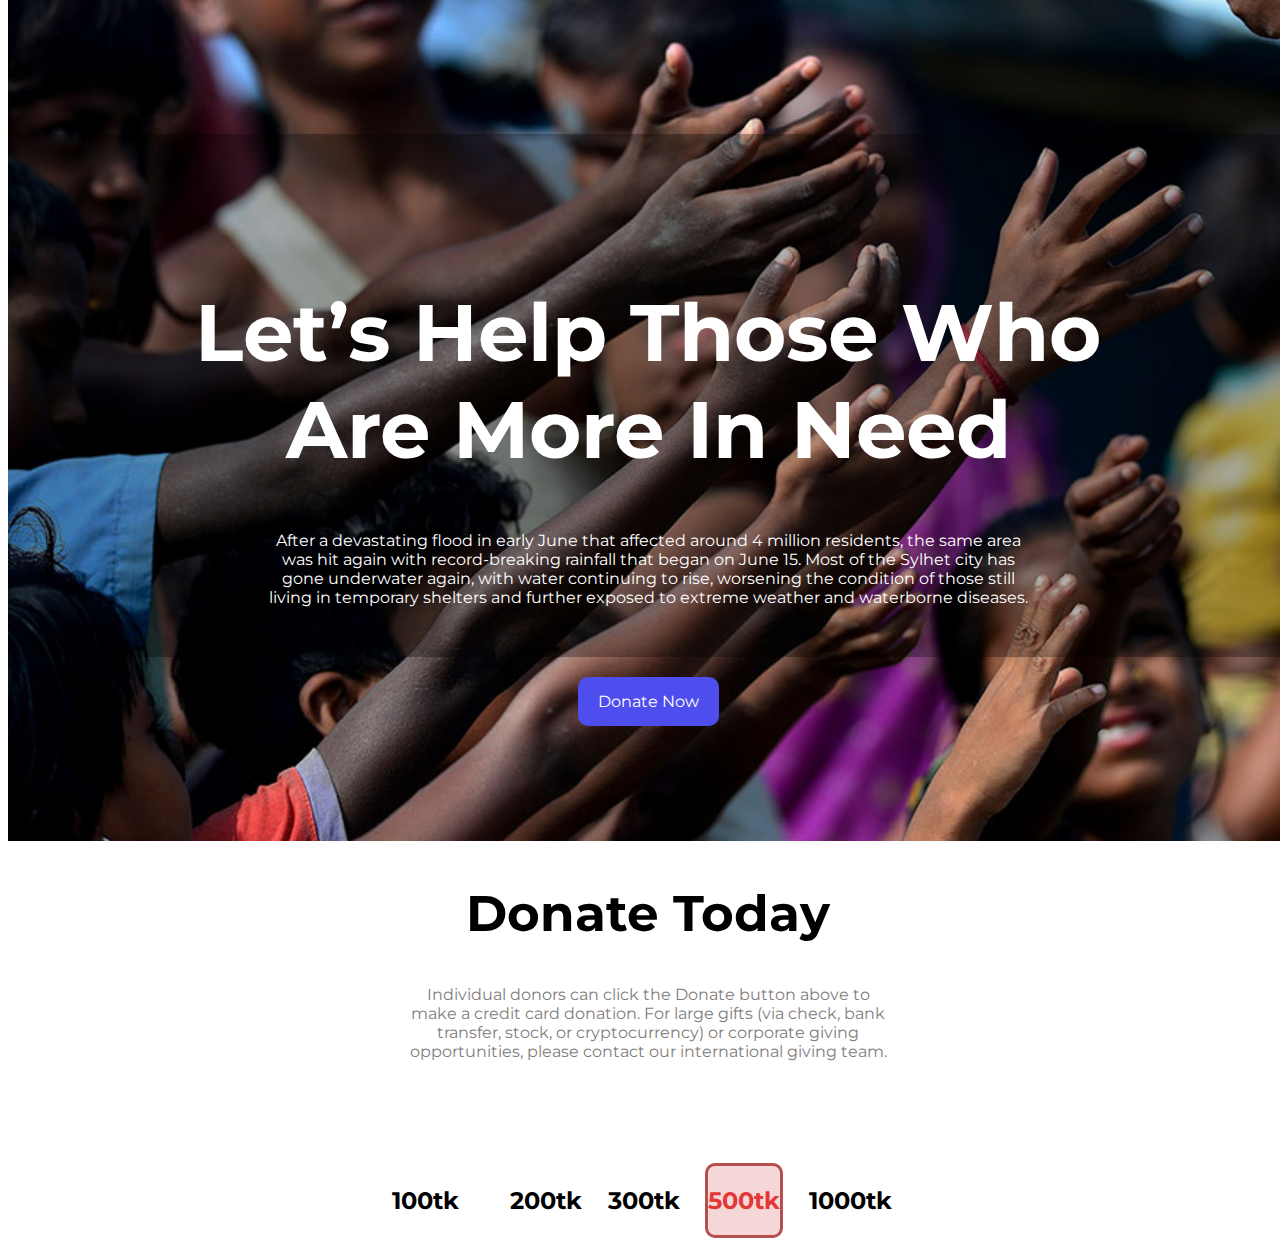
==== index.html @ 95050417 "third-comit" ====
<!DOCTYPE html>
<html lang="en">
  <head>
    <meta charset="UTF-8" />
    <meta http-equiv="X-UA-Compatible" content="IE=edge" />
    <meta name="viewport" content="width=device-width, initial-scale=1.0" />
    <title>Help For Cause</title>
    <link rel="preconnect" href="https://fonts.googleapis.com" />
    <link rel="preconnect" href="https://fonts.gstatic.com" crossorigin />
    <link
      href="https://fonts.googleapis.com/css2?family=Montserrat:wght@700&display=swap"
      rel="stylesheet"
    />
    <link rel="stylesheet" href="style.css" />
  </head>
  <body>
    <section class="front-portion">
      <div class="background">
        <h1 class="heading">Let’s Help Those Who Are More In Need</h1>
        <p class="front-paragraph">
          After a devastating flood in early June that affected around 4 million
          residents, the same area was hit again with record-breaking rainfall
          that began on June 15. Most of the Sylhet city has gone underwater
          again, with water continuing to rise, worsening the condition of those
          still living in temporary shelters and further exposed to extreme
          weather and waterborne diseases.
        </p>
      </div>
      <br />
      <a
        class="donate"
        href="https://bidyanondo.org/donation-clarification"
        target="_blank"
        rel="noopener noreferrer"
        >Donate Now</a
      >
    </section>
    <section class="second-portion">
        <div class="padding">
            <h2 class="heading2">Donate Today</h2>
        <p class="second-p">Individual donors can click the Donate button above to make a credit card donation. For large gifts (via check, bank transfer, stock, or cryptocurrency) or corporate giving opportunities, please contact our international giving team.</p>
        </div>
        <div class="container">
            <div class="amount">
                <h2>100tk</h2>
            </div>
            <br>
            <div class="amount">
                <h2>200tk</h2>
            </div>
            <div class="amount">
                <h2>300tk</h2>
            </div>
            <div class="select">
                <h2>500tk</h2>
            </div>
            <div class="amount">
                <h2>1000tk</h2>
            </div>
        </div>
    </section>
   
  </body>
</html>
---- style.css ----
body {
  font-family: "Montserrat", sans-serif;
  margin-top: 0;
  width: 100%;
  height: 100%;
}
.front-portion {
  background-image: url(images/donation13.jpg);
  margin: 0;
  text-align: center;
  background-size: cover;
  background-repeat: no-repeat;
  color: white;
  width: 100%;
  margin-left: 0;
  /* padding-left: 5%;
  padding-right: 5%; */
  padding-bottom: 130px;
  padding-top: 80px;
}
.background {
  background-color: rgb(0, 0, 0, 0.3);
}
.heading {
    padding-left: 10%;
  padding-right: 10%;
  font-size: 80px;
  padding-top: 150px;
  padding-bottom: 0;
  /* background-color: rgb(0,0,0,0.2); */
}
.front-paragraph {
    padding-left: 10%;
  padding-right: 10%;
  font-size: 16px;
  padding-top: 0;
  padding-bottom: 50px;
  padding-left: 20%;
  padding-right: 20%;
  /* background-color: rgb(0,0,0,0.2); */
}
.donate {
  text-decoration: none;
  background-color: rgb(78, 78, 238);
  color: white;
  padding: 15px 20px;
  border-radius: 10px;
  /* margin-bottom: 10%; */
}
.second-portion{
    text-align: center;
}
.heading2{
    font-size: 50px;
    padding-bottom:0 ;
    
}
.padding{
    padding-left: 400px;
    padding-right: 400px;
}
.second-p{
    font-size: 16px;
    color: rgb(127, 125, 125);
}
.second-portion .container{
  display: flex;
  justify-content: space-between;
  align-items: center;
  padding-left: 20%;
  padding-right: 20%;
  width: 500px;
  height: 100px;
  border-radius: 20px;
  margin-left: 10%;
  margin-right: 10%;
  margin-top: 7%;
  margin-bottom: 0;
}
.select{
    background-color: rgb(246, 215, 215);
    border-style: solid;
    border-color: rgb(182, 79, 79);
    
    border-radius: 10px;
    color: rgb(226, 55, 55);
}
.container .amount{
   
 
  color: black;
}
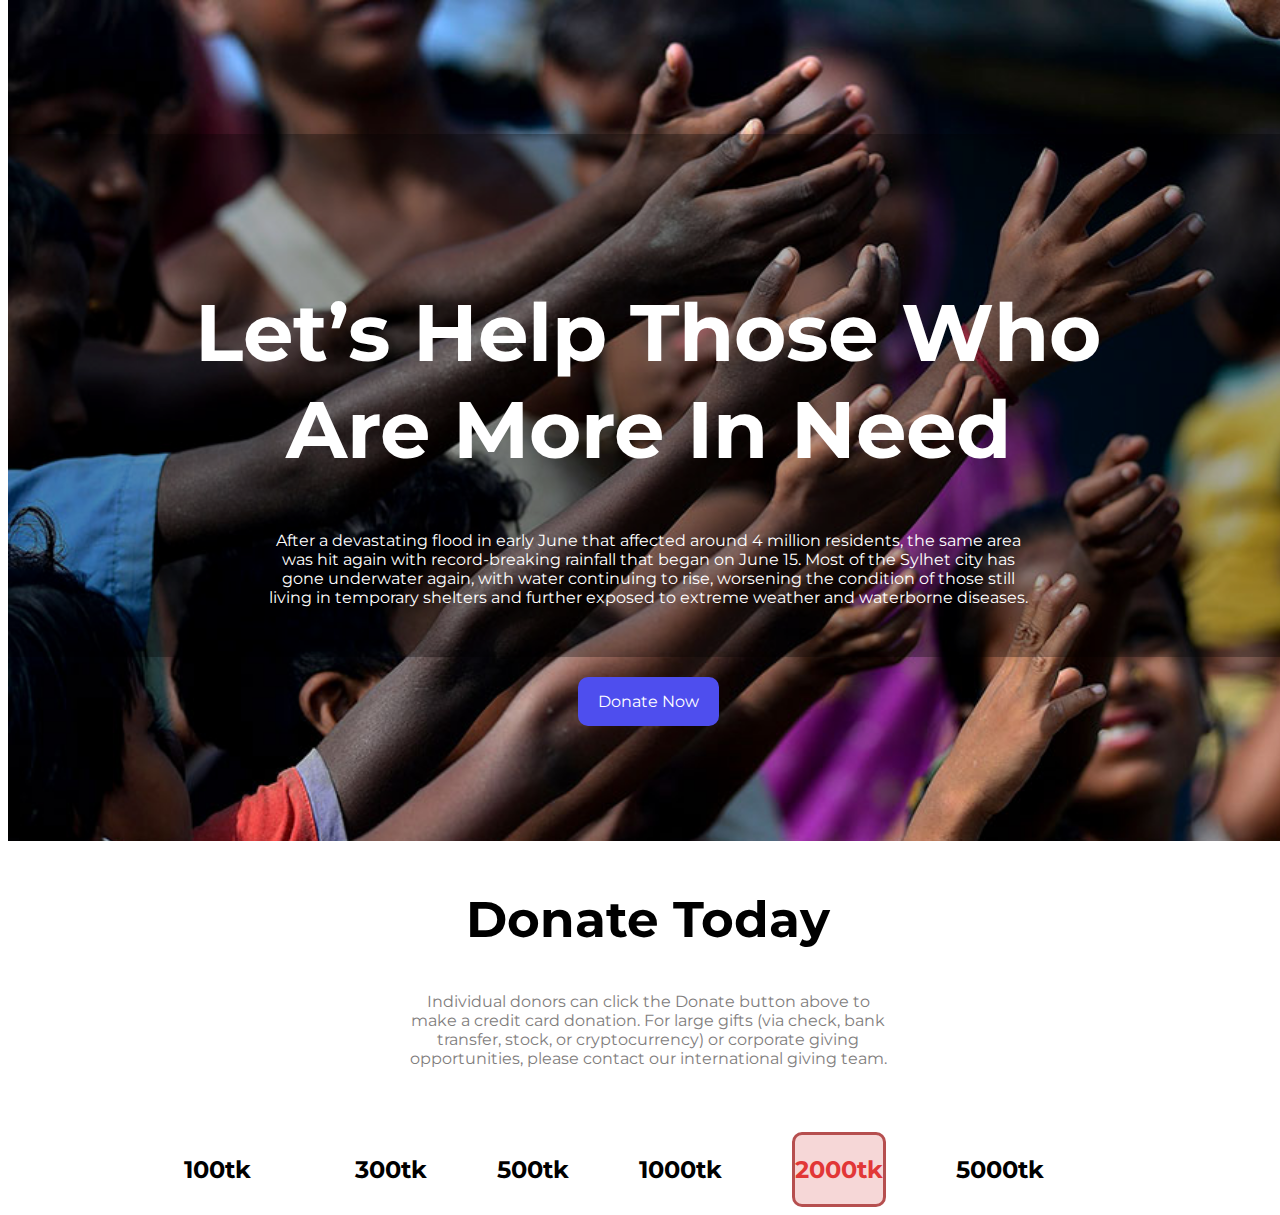
==== commit 52d904ab: "fourth-commit" ====
--- a/index.html
+++ b/index.html
@@ -45,17 +45,22 @@
                 <h2>100tk</h2>
             </div>
             <br>
-            <div class="amount">
-                <h2>200tk</h2>
-            </div>
+            
             <div class="amount">
                 <h2>300tk</h2>
             </div>
-            <div class="select">
+            
+            <div class="amount">
                 <h2>500tk</h2>
             </div>
             <div class="amount">
                 <h2>1000tk</h2>
+            </div>
+            <div class="select">
+                <h2>2000tk</h2>
+            </div>
+            <div class="amount">
+                <h2>5000tk</h2>
             </div>
         </div>
     </section>
--- a/style.css
+++ b/style.css
@@ -22,7 +22,7 @@
   background-color: rgb(0, 0, 0, 0.3);
 }
 .heading {
-    padding-left: 10%;
+  padding-left: 10%;
   padding-right: 10%;
   font-size: 80px;
   padding-top: 150px;
@@ -30,7 +30,7 @@
   /* background-color: rgb(0,0,0,0.2); */
 }
 .front-paragraph {
-    padding-left: 10%;
+  padding-left: 10%;
   padding-right: 10%;
   font-size: 16px;
   padding-top: 0;
@@ -47,46 +47,48 @@
   border-radius: 10px;
   /* margin-bottom: 10%; */
 }
-.second-portion{
-    text-align: center;
+.second-portion {
+  text-align: center;
 }
-.heading2{
-    font-size: 50px;
-    padding-bottom:0 ;
-    
+.heading2 {
+  margin-top: 10%;
+  font-size: 50px;
+  padding-bottom: 0;
 }
-.padding{
-    padding-left: 400px;
-    padding-right: 400px;
+.padding {
+  padding-left: 400px;
+  padding-right: 400px;
 }
-.second-p{
-    font-size: 16px;
-    color: rgb(127, 125, 125);
+.second-p {
+  font-size: 16px;
+  color: rgb(127, 125, 125);
 }
-.second-portion .container{
+.container {
   display: flex;
   justify-content: space-between;
   align-items: center;
-  padding-left: 20%;
-  padding-right: 20%;
-  width: 500px;
-  height: 100px;
+  padding-left: 30px;
+  padding-right: 30px;
+  /* width: 500px;
+  height: 100px; */
+  width: 70%;
   border-radius: 20px;
   margin-left: 10%;
   margin-right: 10%;
-  margin-top: 7%;
-  margin-bottom: 0;
+  margin-top: 5%;
+  margin-bottom: 5%%;
 }
-.select{
-    background-color: rgb(246, 215, 215);
-    border-style: solid;
-    border-color: rgb(182, 79, 79);
-    
-    border-radius: 10px;
-    color: rgb(226, 55, 55);
+.select {
+  background-color: rgb(246, 215, 215);
+  border-style: solid;
+  border-color: rgb(182, 79, 79);
+  border-radius: 10px;
+  color: rgb(226, 55, 55);
+  margin-left: 2%;
+  margin-right: 2%;
 }
-.container .amount{
-   
- 
+.container .amount {
   color: black;
+  margin-left: 2%;
+  margin-right: 2%;
 }
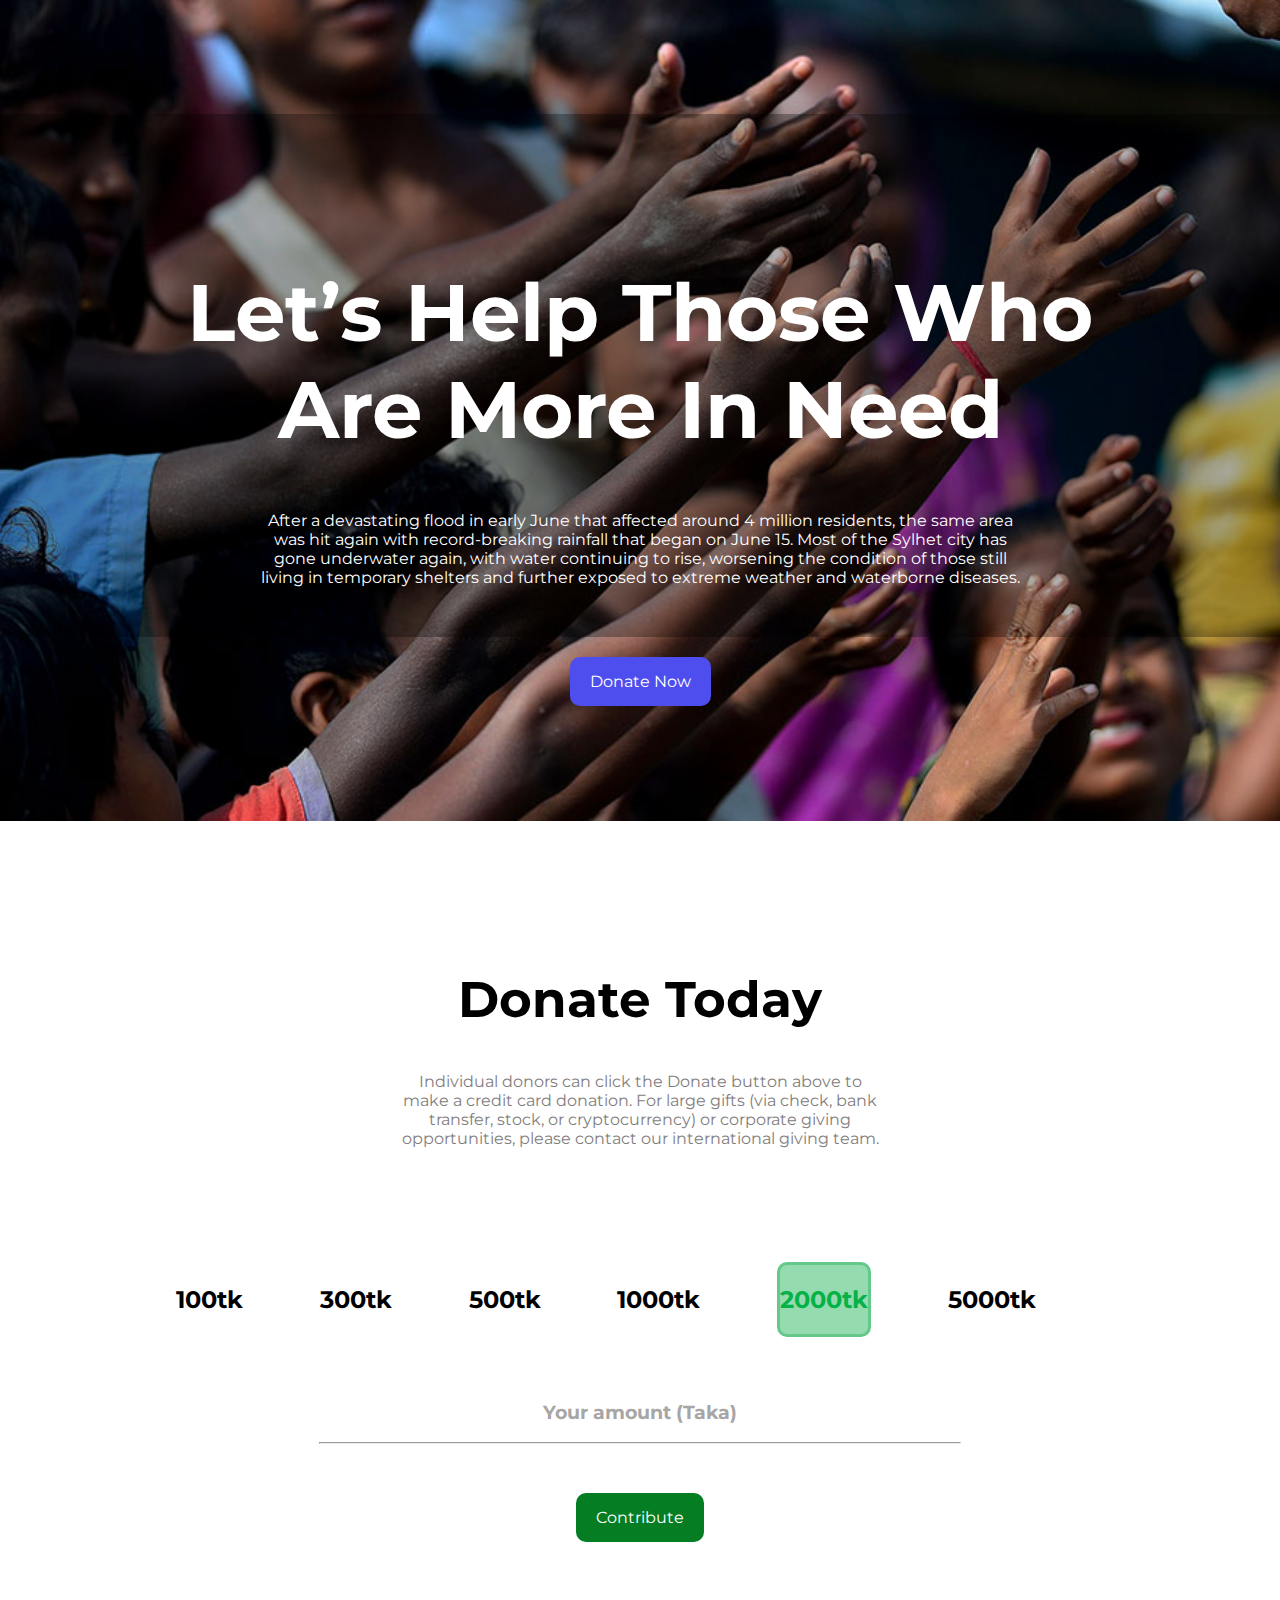
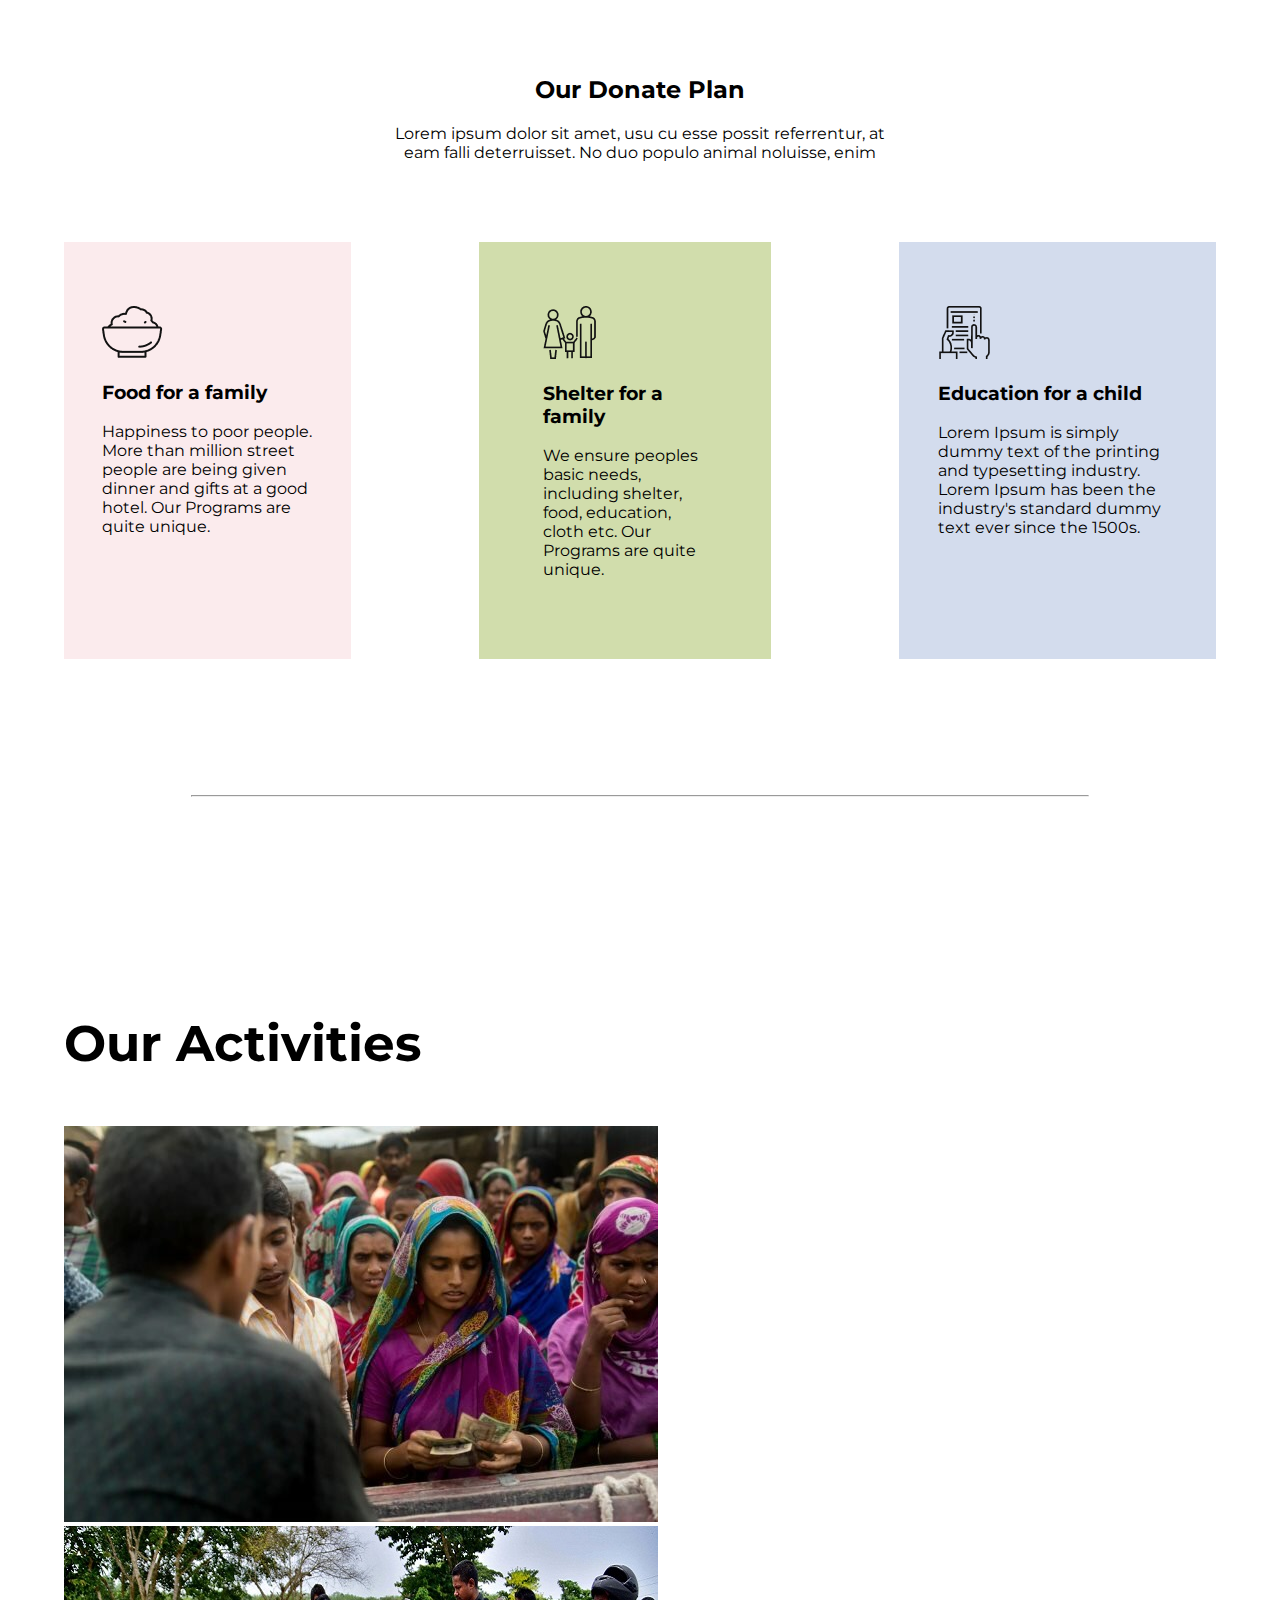
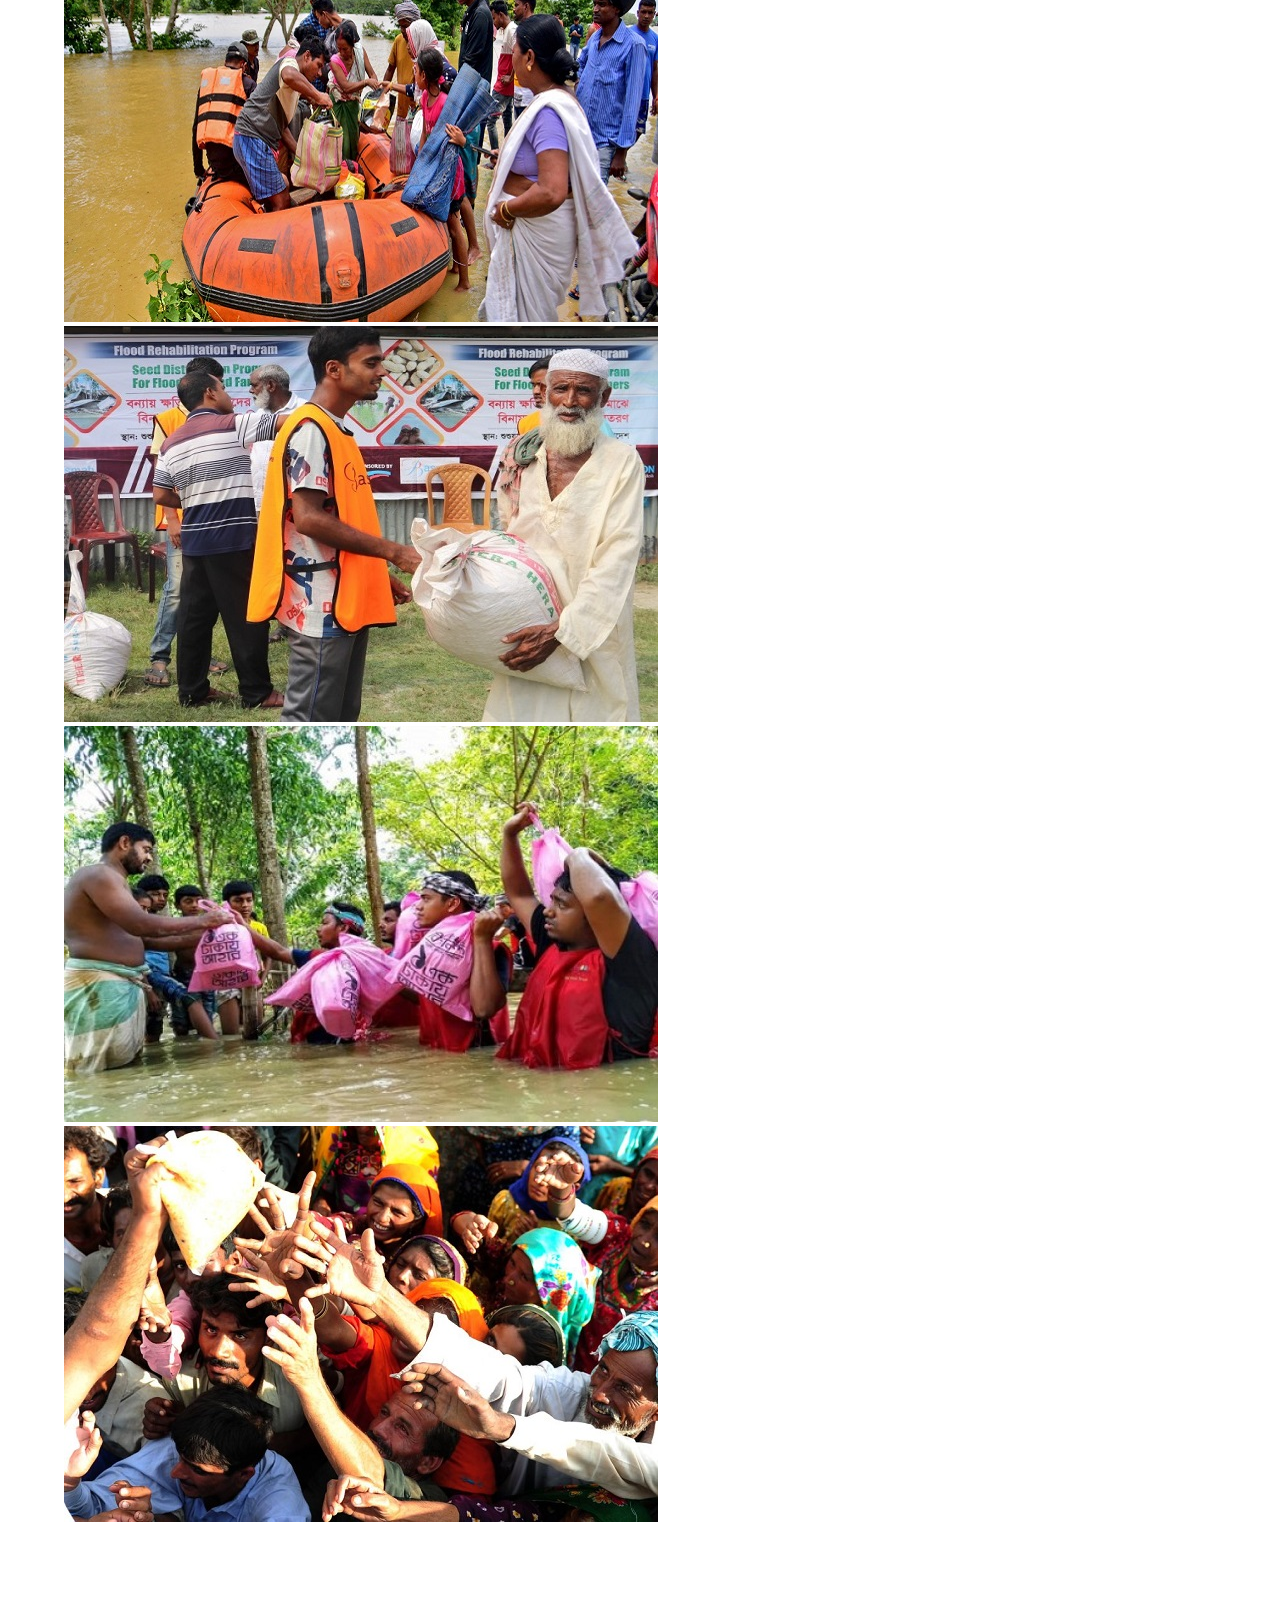
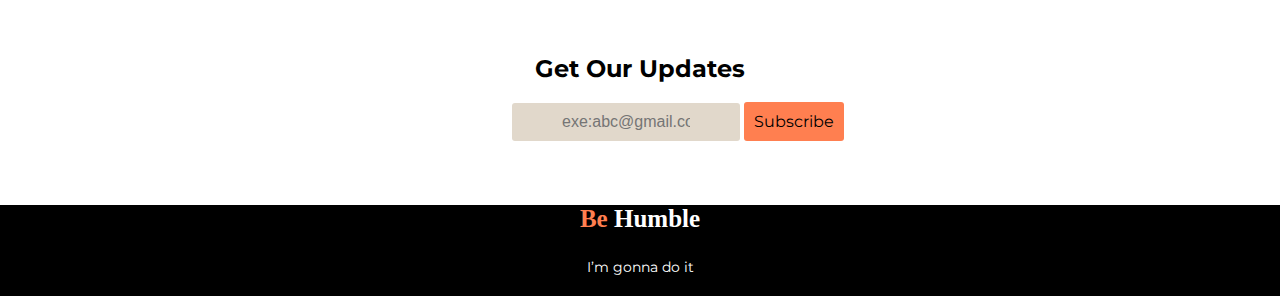
==== commit b09f2b26: "fifth-commit" ====
--- a/index.html
+++ b/index.html
@@ -36,34 +36,102 @@
       >
     </section>
     <section class="second-portion">
-        <div class="padding">
-            <h2 class="heading2">Donate Today</h2>
-        <p class="second-p">Individual donors can click the Donate button above to make a credit card donation. For large gifts (via check, bank transfer, stock, or cryptocurrency) or corporate giving opportunities, please contact our international giving team.</p>
+      <div class="padding">
+        <h2 class="heading2">Donate Today</h2>
+        <p class="second-p">
+          Individual donors can click the Donate button above to make a credit
+          card donation. For large gifts (via check, bank transfer, stock, or
+          cryptocurrency) or corporate giving opportunities, please contact our
+          international giving team.
+        </p>
+      </div>
+      <div class="container">
+        <div class="amount">
+          <h2>100tk</h2>
         </div>
-        <div class="container">
-            <div class="amount">
-                <h2>100tk</h2>
-            </div>
-            <br>
-            
-            <div class="amount">
-                <h2>300tk</h2>
-            </div>
-            
-            <div class="amount">
-                <h2>500tk</h2>
-            </div>
-            <div class="amount">
-                <h2>1000tk</h2>
-            </div>
-            <div class="select">
-                <h2>2000tk</h2>
-            </div>
-            <div class="amount">
-                <h2>5000tk</h2>
-            </div>
+        <div class="amount">
+          <h2>300tk</h2>
         </div>
+        <div class="amount">
+          <h2>500tk</h2>
+        </div>
+        <div class="amount">
+          <h2>1000tk</h2>
+        </div>
+        <div class="select">
+          <h2>2000tk</h2>
+        </div>
+        <div class="amount">
+          <h2>5000tk</h2>
+        </div>
+      </div>
+      <div class="funds">
+        <h3>Your amount (Taka)</h3>
+        <hr class="horizontal" />
+        <a
+          class="donate2"
+          href="http://127.0.0.1:5500/success.html"
+          target="_blank"
+          rel="noopener noreferrer"
+          >Contribute</a
+        >
+      </div>
     </section>
-   
+    
+      <section class="donate-plan">
+        <h2 class="plan1">Our Donate Plan</h2>
+        <p class="plan2">
+          Lorem ipsum dolor sit amet, usu cu esse possit referrentur, at eam
+          falli deterruisset. No duo populo animal noluisse, enim
+        </p>
+        <div class="flex">
+          <div class="para1">
+            <img src="icons/food.png" alt="food" />
+            <h3>Food for a family</h3>
+            <p>
+              Happiness to poor people. More than million street people are being given dinner and gifts at a good hotel. Our Programs are quite unique.
+            </p>
+          </div>
+          <div class="para2">
+            <img src="icons/shelter.png" alt="shelter" />
+            <h3>Shelter for a family</h3>
+            <p>
+              We ensure peoples basic needs, including shelter, food, education, cloth etc. Our Programs are quite unique.
+            </p>
+          </div>
+          <div class="para3">
+            <img src="icons/Frame-1.png" alt="education" />
+            <h3>Education for a child</h3>
+            <p>
+              Lorem Ipsum is simply dummy text of the printing and typesetting
+              industry. Lorem Ipsum has been the industry's standard dummy text
+              ever since the 1500s.
+            </p>
+          </div>
+        </div>
+     
+    </section>
+    <section>
+      <hr class="horizontal2">
+      
+      <div class="menu">
+        <h1 class="heading2">Our Activities</h1>
+        <br>
+        <img class="image" src="images/donation1.jpg" alt="">
+      <img class="image" src="images//relief2.jpg" alt="">
+      <img class="image" src="images/relief3.jpg" alt="">
+      <img class="image" src="images/relief4.jpg" alt="">
+      <img class="image" src="images/relief5.jpg" alt="">
+      </div>
+    </section>
+    <div class="contact">
+      <h2>Get Our Updates</h2>
+      <input type="email" id="email" placeholder="exe:abc@gmail.com">
+      <a href="#" class="button">Subscribe</a>
+  </div>
+    <footer id="information">
+      <h3><span>Be</span> Humble</h3>
+      <p>I’m gonna do it</p>
+  </footer>
   </body>
 </html>
--- a/style.css
+++ b/style.css
@@ -1,6 +1,8 @@
 body {
   font-family: "Montserrat", sans-serif;
-  margin-top: 0;
+  /* margin-left: 0;
+  margin-top: 0; */
+  margin: 0;
   width: 100%;
   height: 100%;
 }
@@ -16,7 +18,7 @@
   /* padding-left: 5%;
   padding-right: 5%; */
   padding-bottom: 130px;
-  padding-top: 80px;
+  padding-top: 60px;
 }
 .background {
   background-color: rgb(0, 0, 0, 0.3);
@@ -53,6 +55,7 @@
 .heading2 {
   margin-top: 10%;
   font-size: 50px;
+  padding-top: 100px;
   padding-bottom: 0;
 }
 .padding {
@@ -62,6 +65,7 @@
 .second-p {
   font-size: 16px;
   color: rgb(127, 125, 125);
+  padding-bottom: 50px;
 }
 .container {
   display: flex;
@@ -76,14 +80,14 @@
   margin-left: 10%;
   margin-right: 10%;
   margin-top: 5%;
-  margin-bottom: 5%%;
+  margin-bottom: 5%;
 }
 .select {
-  background-color: rgb(246, 215, 215);
+  background-color: rgb(148, 219, 175);
   border-style: solid;
-  border-color: rgb(182, 79, 79);
+  border-color: rgb(101, 200, 139);
   border-radius: 10px;
-  color: rgb(226, 55, 55);
+  color: rgb(6, 178, 72);
   margin-left: 2%;
   margin-right: 2%;
 }
@@ -92,3 +96,126 @@
   margin-left: 2%;
   margin-right: 2%;
 }
+.horizontal{
+  width: 50%;
+  margin-bottom: 5%;
+}
+.funds h3{
+  color:rgb(167, 165, 165) ;
+  
+}
+.donate2 {
+  text-decoration: none;
+  background-color: rgb(5, 126, 35);
+  color: white;
+  padding: 15px 20px;
+  border-radius: 10px;
+  margin-bottom: 10%;
+}
+.flex{
+  display: flex;
+}
+.donate-plan{
+  padding-bottom: 10%;
+}
+.plan1{
+  padding-top: 10%;
+  text-align: center;
+  padding-left: 30%;
+  padding-right: 30%;
+}
+.plan2{
+  padding-bottom: 5%;
+  text-align: center;
+  padding-left: 30%;
+  padding-right: 30%;
+}
+.para1{
+  text-align: start;
+  margin-left: 5%;
+  margin-right: 5%;
+  padding-top: 5%;
+  padding-bottom: 5%;
+  padding-left: 3%;
+  padding-right: 3%;
+  background-color: rgba(250, 230, 233, 0.819);
+}
+.para2{
+  text-align: start;
+  padding-top: 5%;
+  padding-bottom: 5%;
+  padding-left: 5%;
+  padding-right: 5%;
+  background-color:rgba(199, 213, 154, 0.819) ;
+  margin-left: 5%;
+  margin-right: 5%;
+}
+.para3{
+  text-align: start;
+  padding-top: 5%;
+  padding-bottom: 5%;
+  padding-left: 3%;
+  padding-right: 3%;
+  background-color: rgba(154, 176, 213, 0.441);
+  margin-left: 5%;
+  margin-right: 5%;
+}
+.horizontal2{
+  width: 70%;
+  
+}
+image{
+  width: 100%;
+}
+.menu{
+  margin-left: 5%;
+  margin-right: 5%;
+  margin-bottom: 10%;
+}
+#email {
+  padding-bottom: 10%;
+  margin-left: 40%; 
+  width:10%;
+background-color: rgb(225, 216, 203);
+  color:black;
+  padding:10px 50px;
+  border-radius: 3px;
+  border: black;
+  font-size: 16px;
+  text-align:start;
+   
+}
+.button {
+  text-decoration: none;
+  width:10%;
+  background-color:coral;
+  color:black;
+  padding:10px 10px;
+  border-radius: 3px;
+  border: black;
+  font-size: 16px;
+  text-align:center;
+  
+}
+footer {
+  background-color: black;
+  color: white;
+  text-align: center;
+  margin: 0;
+}
+footer span {
+  color: coral;
+}
+footer h3 {
+  margin-top: 5%;
+  font-size: 25px;
+  font-family: 'The Nautigal', cursive;;
+}
+footer p {
+  font-size: 14px;
+  padding-bottom: 20px;
+  margin-bottom: 0;
+}
+.contact h2{
+  text-align: center;
+}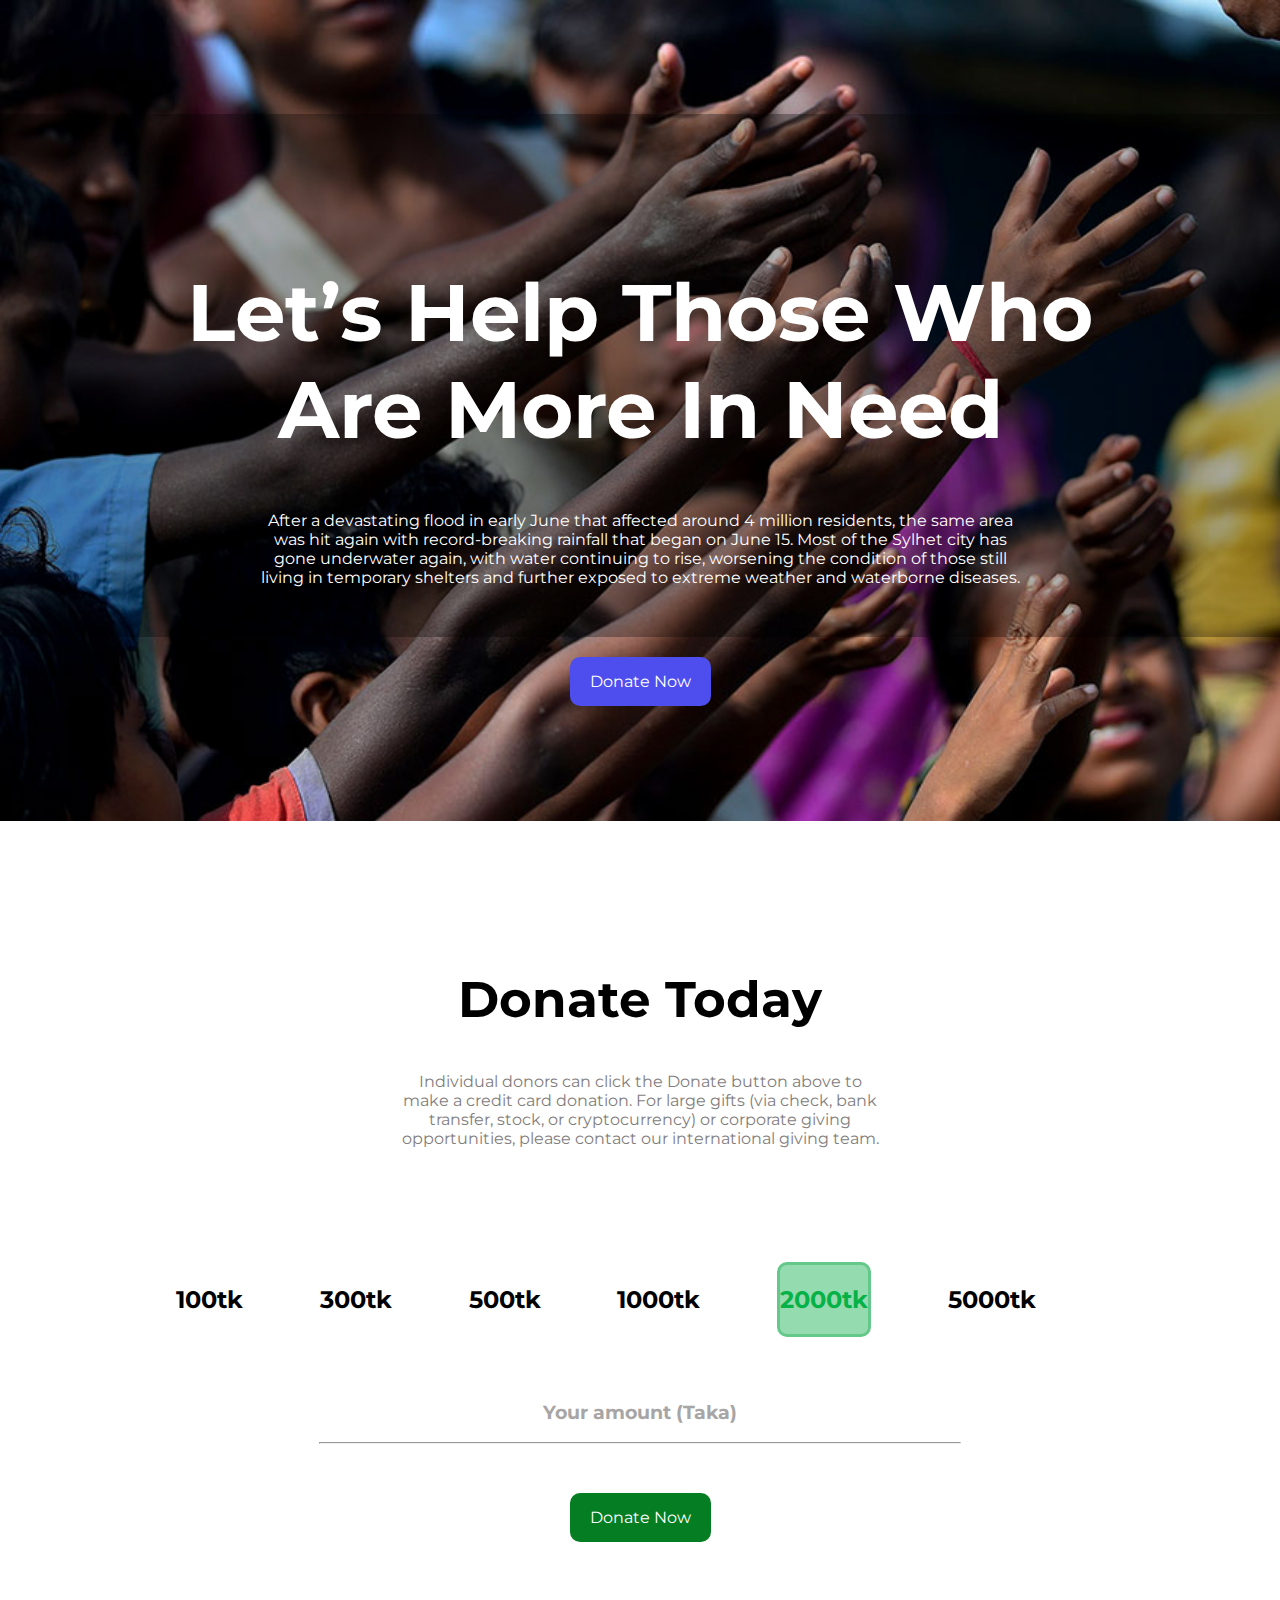
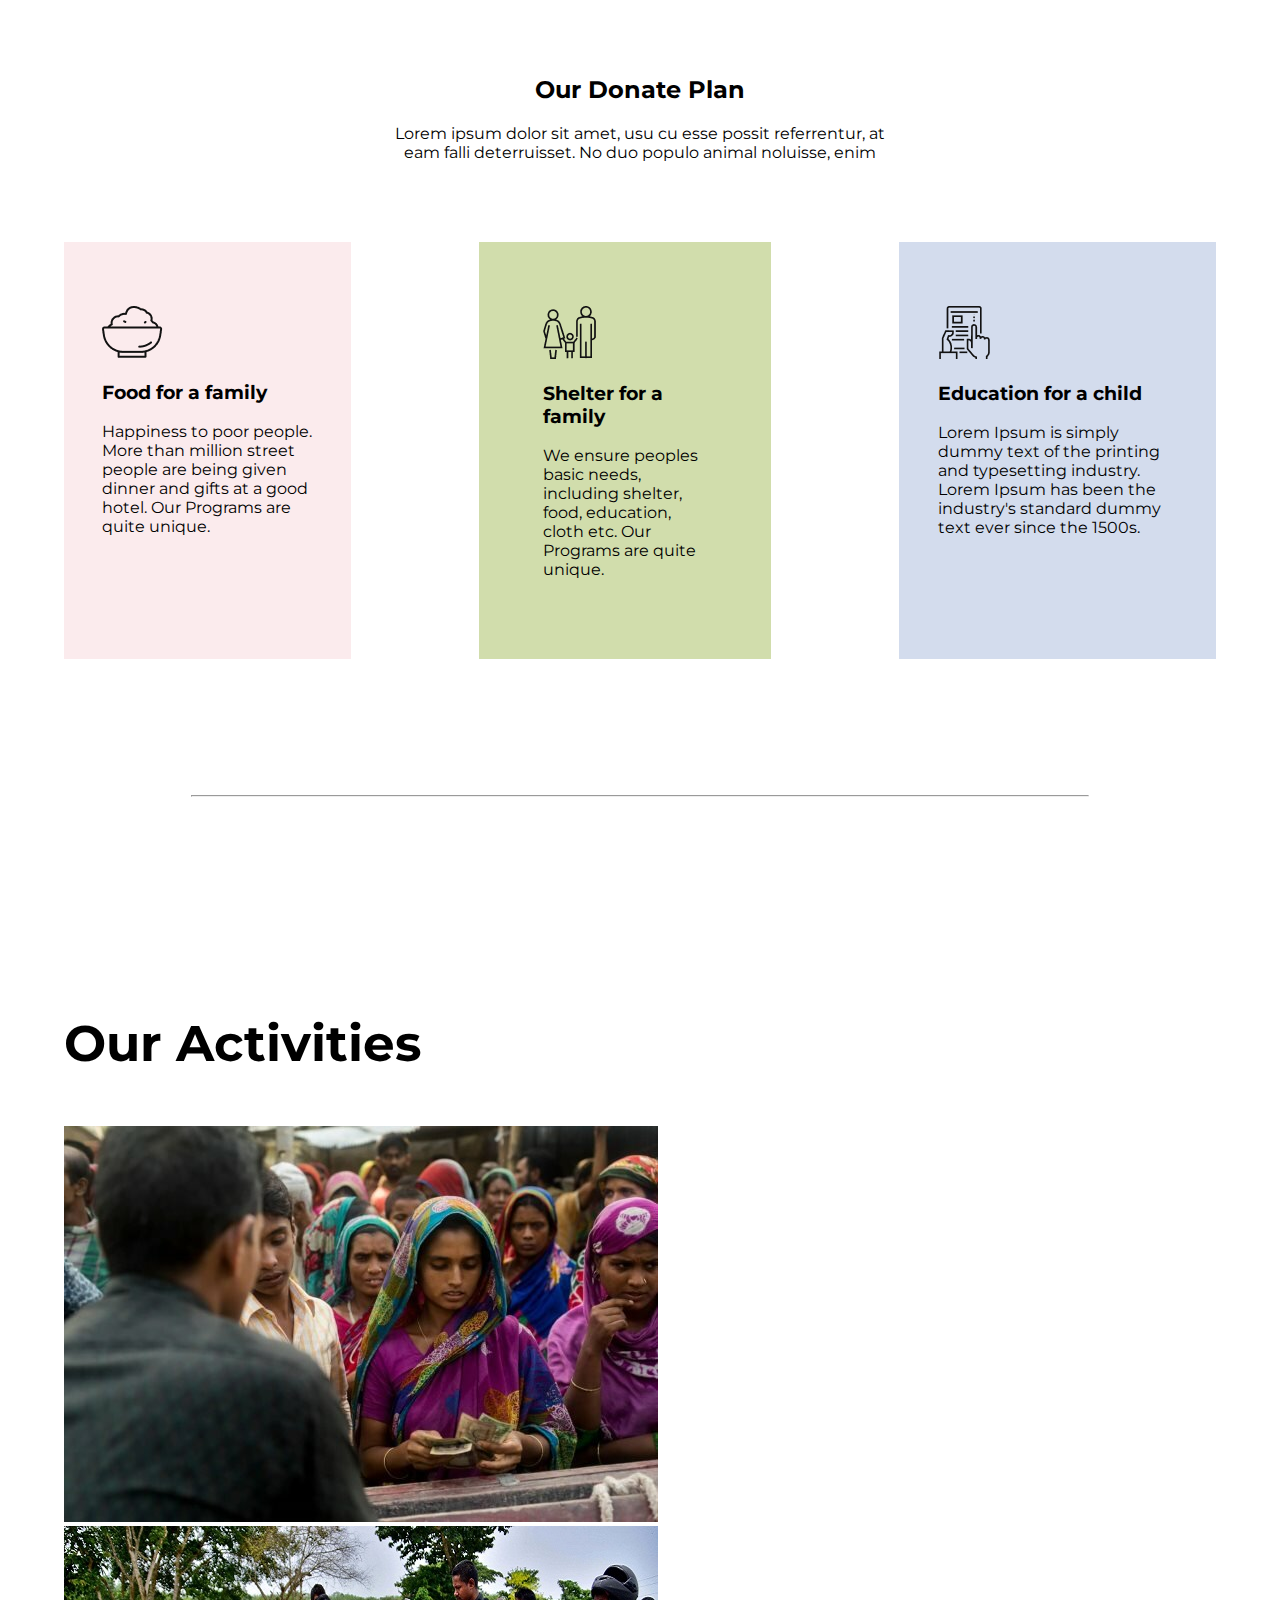
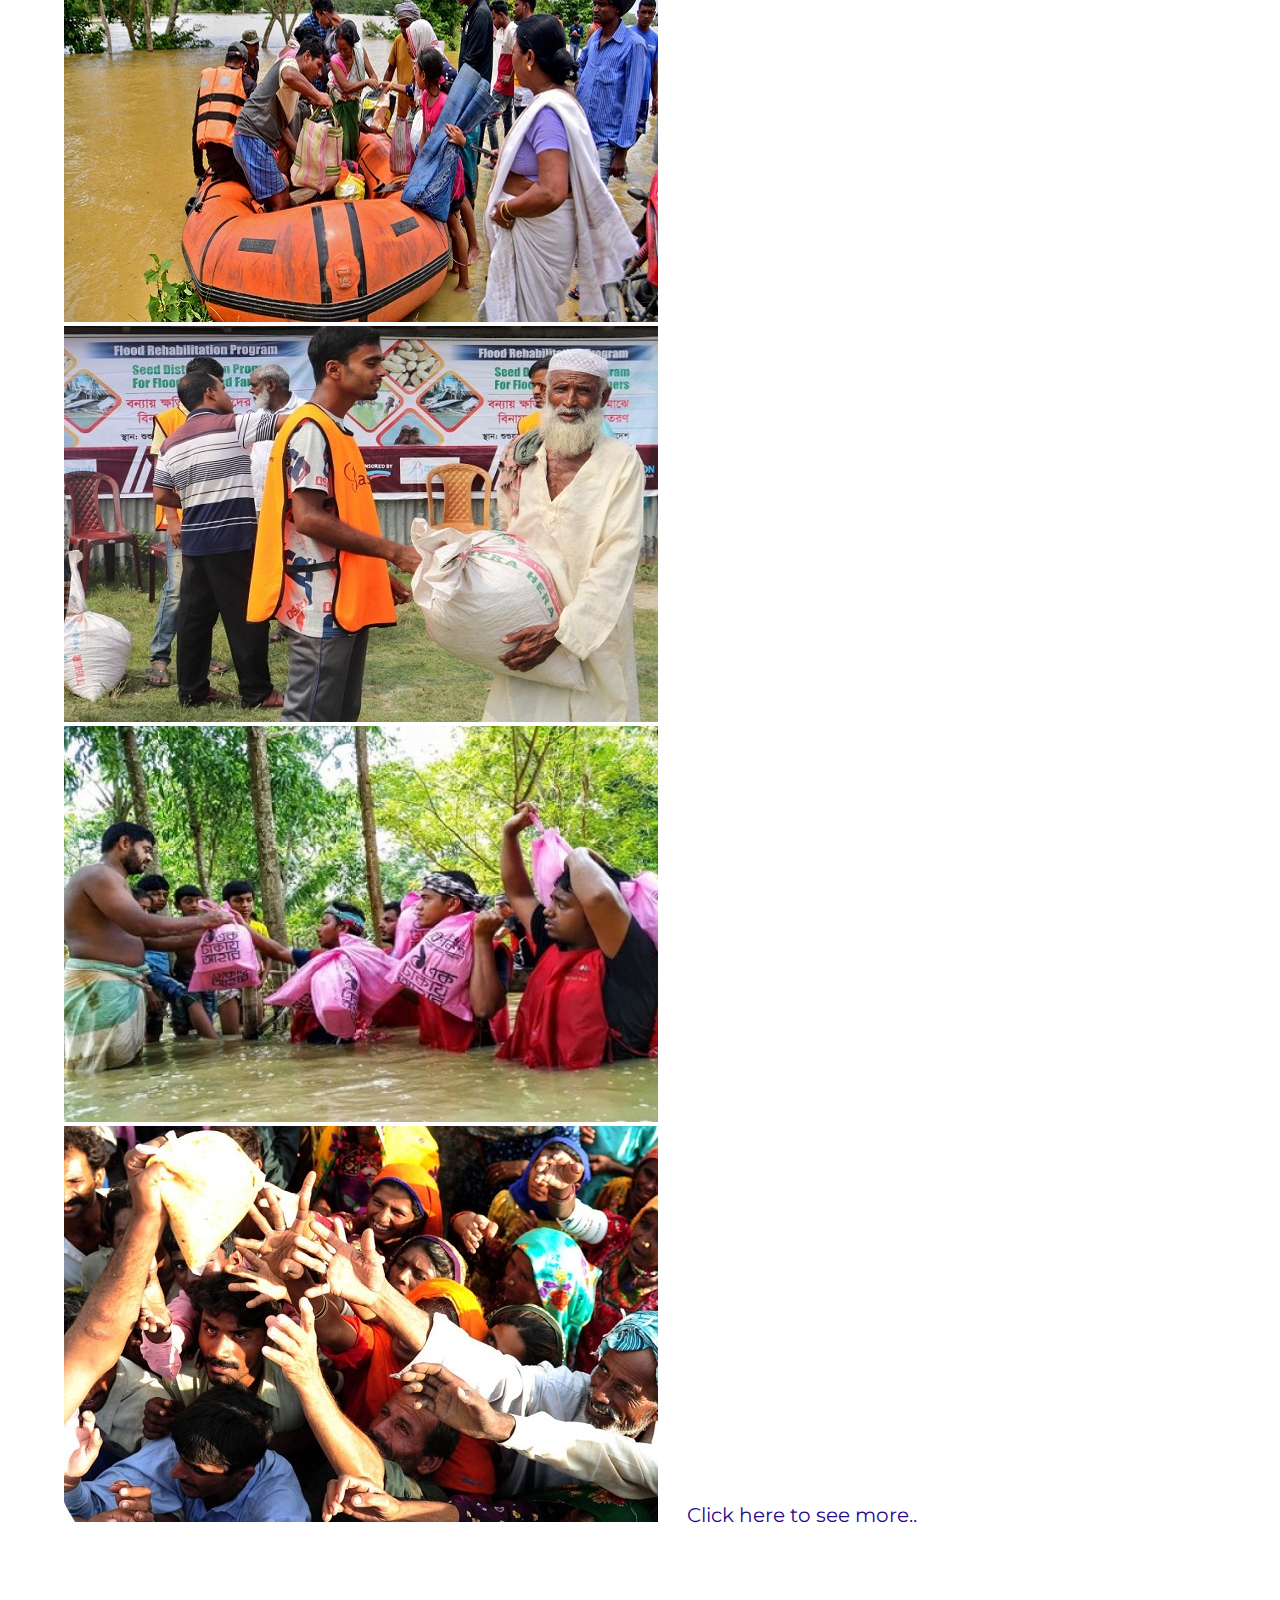
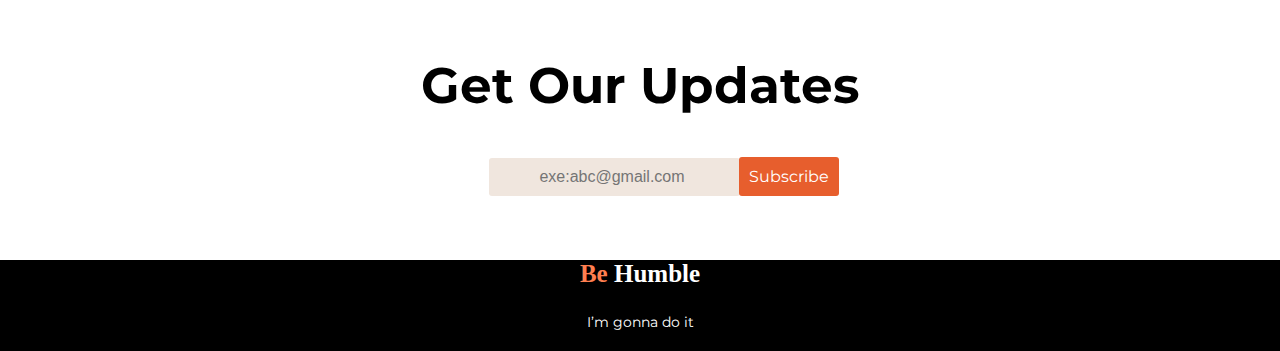
==== commit afbf5b43: "some simple correction" ====
--- a/index.html
+++ b/index.html
@@ -73,65 +73,68 @@
           href="http://127.0.0.1:5500/success.html"
           target="_blank"
           rel="noopener noreferrer"
-          >Contribute</a
+          >Donate Now</a
         >
       </div>
     </section>
-    
-      <section class="donate-plan">
-        <h2 class="plan1">Our Donate Plan</h2>
-        <p class="plan2">
-          Lorem ipsum dolor sit amet, usu cu esse possit referrentur, at eam
-          falli deterruisset. No duo populo animal noluisse, enim
-        </p>
-        <div class="flex">
-          <div class="para1">
-            <img src="icons/food.png" alt="food" />
-            <h3>Food for a family</h3>
-            <p>
-              Happiness to poor people. More than million street people are being given dinner and gifts at a good hotel. Our Programs are quite unique.
-            </p>
-          </div>
-          <div class="para2">
-            <img src="icons/shelter.png" alt="shelter" />
-            <h3>Shelter for a family</h3>
-            <p>
-              We ensure peoples basic needs, including shelter, food, education, cloth etc. Our Programs are quite unique.
-            </p>
-          </div>
-          <div class="para3">
-            <img src="icons/Frame-1.png" alt="education" />
-            <h3>Education for a child</h3>
-            <p>
-              Lorem Ipsum is simply dummy text of the printing and typesetting
-              industry. Lorem Ipsum has been the industry's standard dummy text
-              ever since the 1500s.
-            </p>
-          </div>
+
+    <section class="donate-plan">
+      <h2 class="plan1">Our Donate Plan</h2>
+      <p class="plan2">
+        Lorem ipsum dolor sit amet, usu cu esse possit referrentur, at eam falli
+        deterruisset. No duo populo animal noluisse, enim
+      </p>
+      <div class="flex">
+        <div class="para1">
+          <img src="icons/food.png" alt="food" />
+          <h3>Food for a family</h3>
+          <p>
+            Happiness to poor people. More than million street people are being
+            given dinner and gifts at a good hotel. Our Programs are quite
+            unique.
+          </p>
         </div>
-     
+        <div class="para2">
+          <img src="icons/shelter.png" alt="shelter" />
+          <h3>Shelter for a family</h3>
+          <p>
+            We ensure peoples basic needs, including shelter, food, education,
+            cloth etc. Our Programs are quite unique.
+          </p>
+        </div>
+        <div class="para3">
+          <img src="icons/Frame-1.png" alt="education" />
+          <h3>Education for a child</h3>
+          <p>
+            Lorem Ipsum is simply dummy text of the printing and typesetting
+            industry. Lorem Ipsum has been the industry's standard dummy text
+            ever since the 1500s.
+          </p>
+        </div>
+      </div>
     </section>
     <section>
-      <hr class="horizontal2">
-      
-      <div class="menu">
+      <hr class="horizontal2" />
+
+      <div class="activites">
         <h1 class="heading2">Our Activities</h1>
-        <br>
-        <img class="image" src="images/donation1.jpg" alt="">
-      <img class="image" src="images//relief2.jpg" alt="">
-      <img class="image" src="images/relief3.jpg" alt="">
-      <img class="image" src="images/relief4.jpg" alt="">
-      <img class="image" src="images/relief5.jpg" alt="">
+        <br />
+        <img class="image" src="images/donation1.jpg" alt="relief-image" />
+        <img class="image" src="images//relief2.jpg" alt="relief-image" />
+        <img class="image" src="images/relief3.jpg" alt="relief-image" />
+        <img class="image" src="images/relief4.jpg" alt="relief-image" />
+        <img class="image" src="images/relief5.jpg" alt="relief-image" />
+        <a href="#" class="see-more">Click here to see more..</a>
       </div>
     </section>
     <div class="contact">
-      <h2>Get Our Updates</h2>
-      <input type="email" id="email" placeholder="exe:abc@gmail.com">
+      <h2 class="contact-head">Get Our Updates</h2>
+      <input type="email" id="email" placeholder="exe:abc@gmail.com" />
       <a href="#" class="button">Subscribe</a>
-  </div>
+    </div>
     <footer id="information">
       <h3><span>Be</span> Humble</h3>
       <p>I’m gonna do it</p>
-  </footer>
+    </footer>
   </body>
 </html>
--- a/style.css
+++ b/style.css
@@ -96,13 +96,12 @@
   margin-left: 2%;
   margin-right: 2%;
 }
-.horizontal{
+.horizontal {
   width: 50%;
   margin-bottom: 5%;
 }
-.funds h3{
-  color:rgb(167, 165, 165) ;
-  
+.funds h3 {
+  color: rgb(167, 165, 165);
 }
 .donate2 {
   text-decoration: none;
@@ -112,25 +111,25 @@
   border-radius: 10px;
   margin-bottom: 10%;
 }
-.flex{
+.flex {
   display: flex;
 }
-.donate-plan{
+.donate-plan {
   padding-bottom: 10%;
 }
-.plan1{
+.plan1 {
   padding-top: 10%;
   text-align: center;
   padding-left: 30%;
   padding-right: 30%;
 }
-.plan2{
+.plan2 {
   padding-bottom: 5%;
   text-align: center;
   padding-left: 30%;
   padding-right: 30%;
 }
-.para1{
+.para1 {
   text-align: start;
   margin-left: 5%;
   margin-right: 5%;
@@ -140,17 +139,17 @@
   padding-right: 3%;
   background-color: rgba(250, 230, 233, 0.819);
 }
-.para2{
+.para2 {
   text-align: start;
   padding-top: 5%;
   padding-bottom: 5%;
   padding-left: 5%;
   padding-right: 5%;
-  background-color:rgba(199, 213, 154, 0.819) ;
-  margin-left: 5%;
-  margin-right: 5%;
-}
-.para3{
+  background-color: rgba(199, 213, 154, 0.819);
+  margin-left: 5%;
+  margin-right: 5%;
+}
+.para3 {
   text-align: start;
   padding-top: 5%;
   padding-bottom: 5%;
@@ -160,42 +159,50 @@
   margin-left: 5%;
   margin-right: 5%;
 }
-.horizontal2{
+.horizontal2 {
   width: 70%;
-  
-}
-image{
+}
+image {
   width: 100%;
 }
-.menu{
+.activites {
+  margin-top: 0;
   margin-left: 5%;
   margin-right: 5%;
   margin-bottom: 10%;
+}
+.contact {
+  padding-right: 10px;
+  padding-left: 10px;
+  margin-left: 10%;
+  margin-right: 10%;
+}
+.contact-head {
+  font-size: 50px;
 }
 #email {
   padding-bottom: 10%;
-  margin-left: 40%; 
-  width:10%;
-background-color: rgb(225, 216, 203);
-  color:black;
-  padding:10px 50px;
+  margin-left: 35%;
+  width: 15%;
+  background-color: rgb(240, 230, 222);
+  color: black;
+  padding: 10px 50px;
   border-radius: 3px;
   border: black;
   font-size: 16px;
-  text-align:start;
-   
+  text-align: start;
 }
 .button {
   text-decoration: none;
-  width:10%;
-  background-color:coral;
-  color:black;
-  padding:10px 10px;
+  width: 10%;
+  background-color: rgb(231, 94, 45);
+  color:white;
+  padding: 10px 10px;
   border-radius: 3px;
   border: black;
   font-size: 16px;
-  text-align:center;
-  
+  text-align: center;
+  margin-left: -5px;
 }
 footer {
   background-color: black;
@@ -209,13 +216,23 @@
 footer h3 {
   margin-top: 5%;
   font-size: 25px;
-  font-family: 'The Nautigal', cursive;;
+  font-family: "The Nautigal", cursive;
 }
 footer p {
   font-size: 14px;
   padding-bottom: 20px;
   margin-bottom: 0;
 }
-.contact h2{
-  text-align: center;
-}+.contact h2 {
+  text-align: center;
+}
+.see-more {
+  text-decoration: none;
+  width: 10%;
+  color: rgb(39, 8, 139);
+  padding: 10px 10px;
+  border-radius: 3px;
+  font-size: 20px;
+  text-align: center;
+  margin-left: 15px;
+}
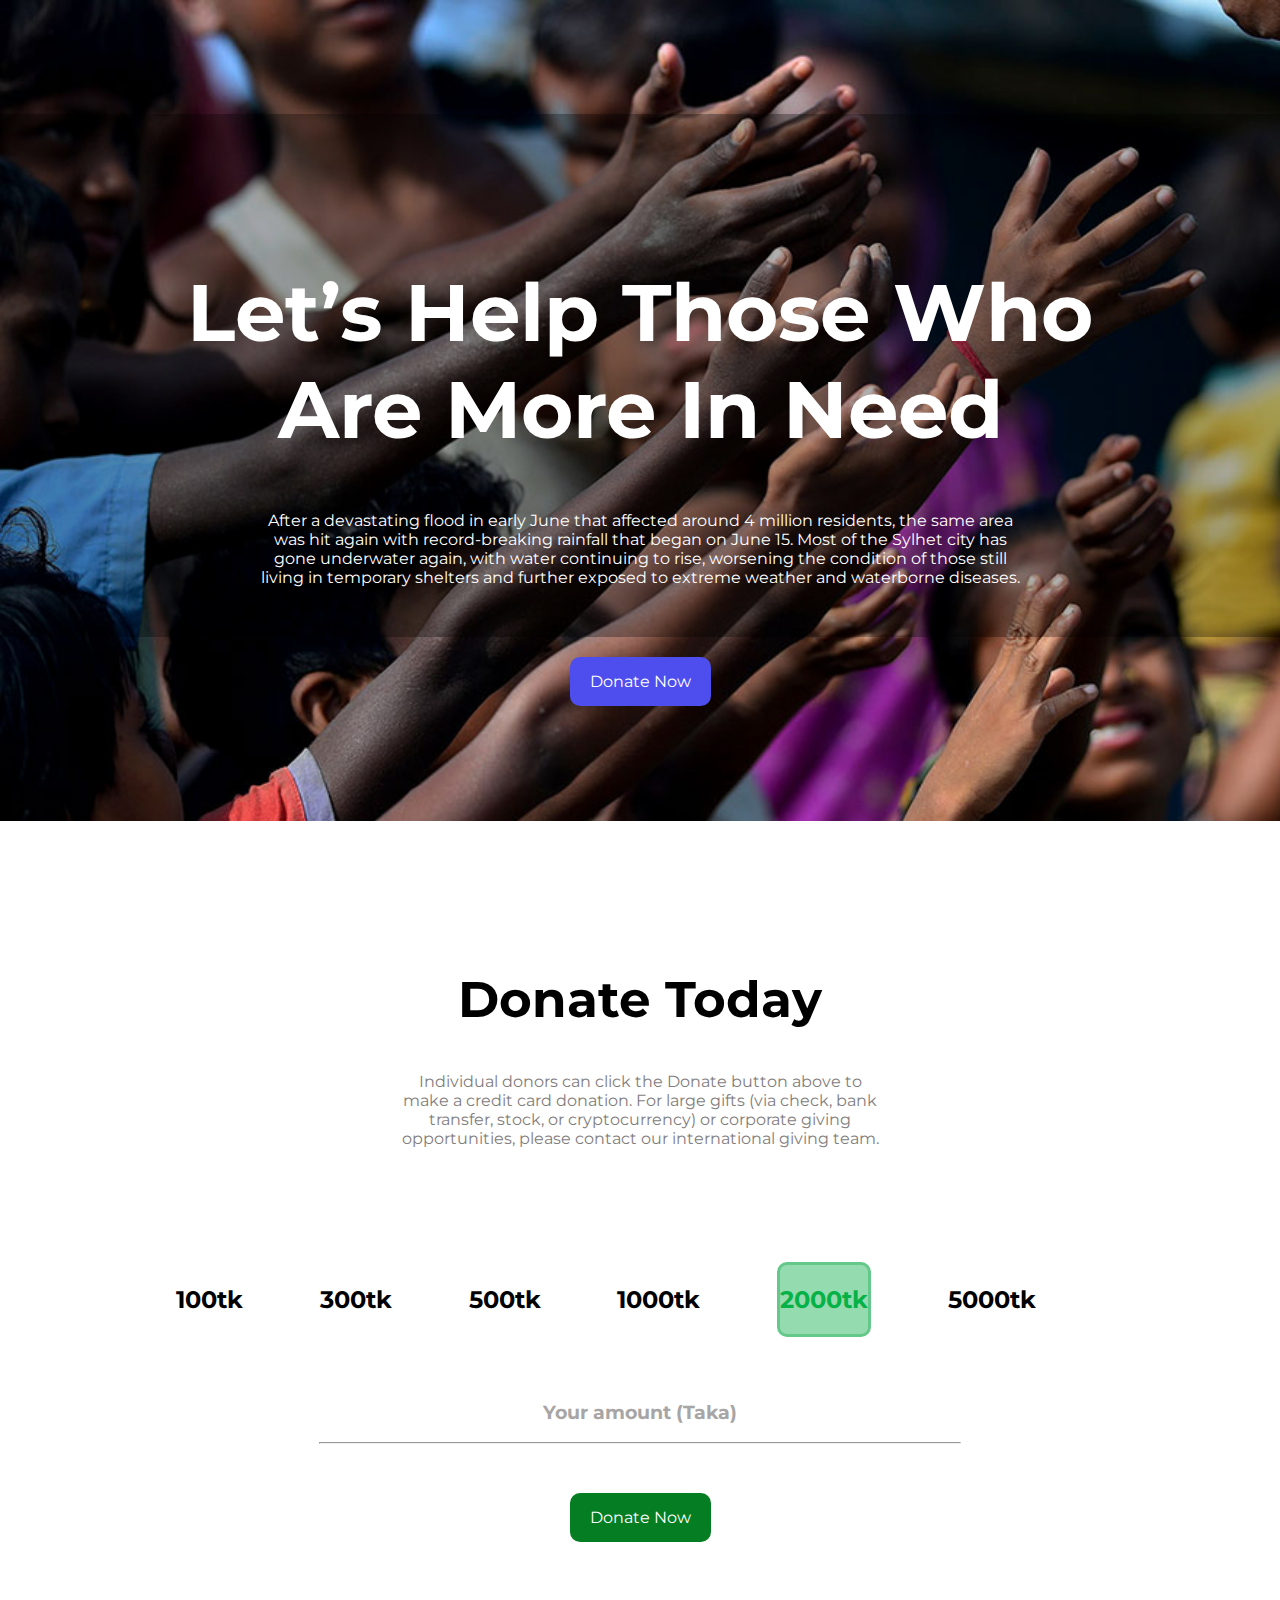
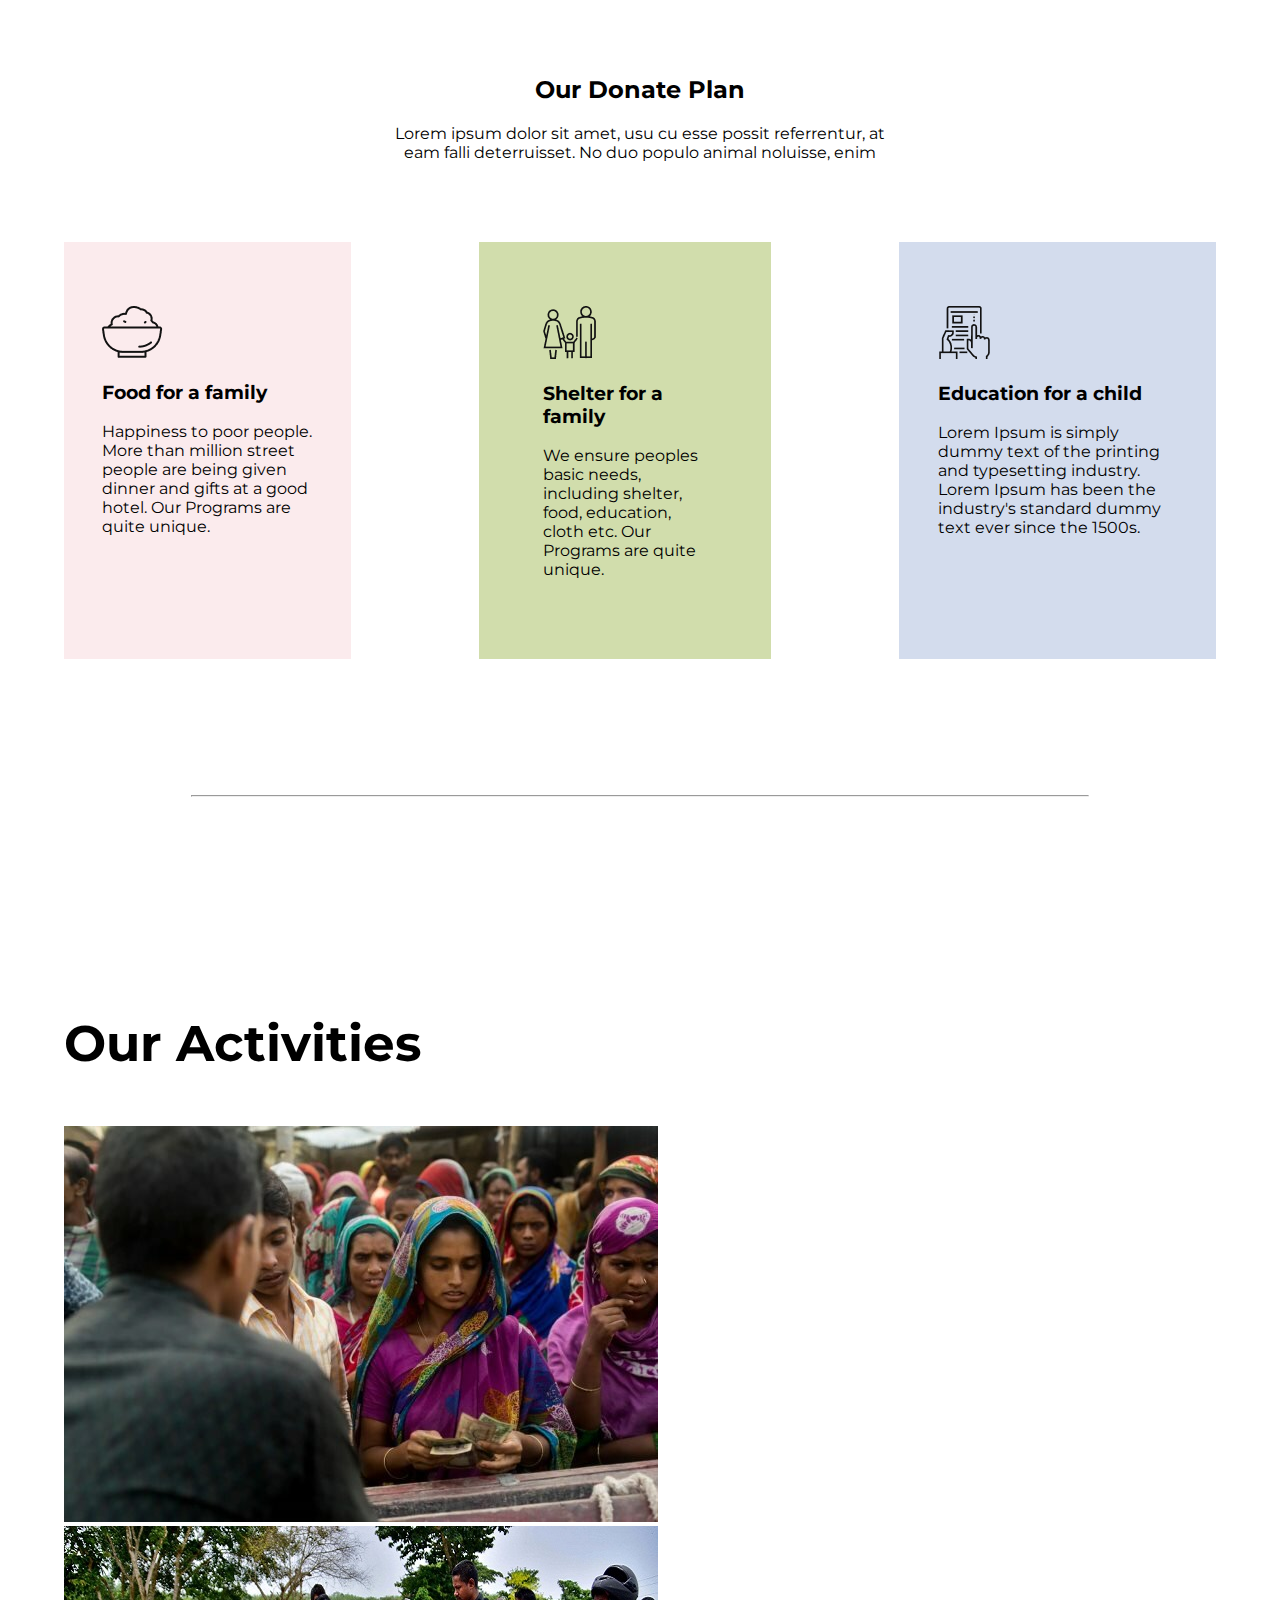
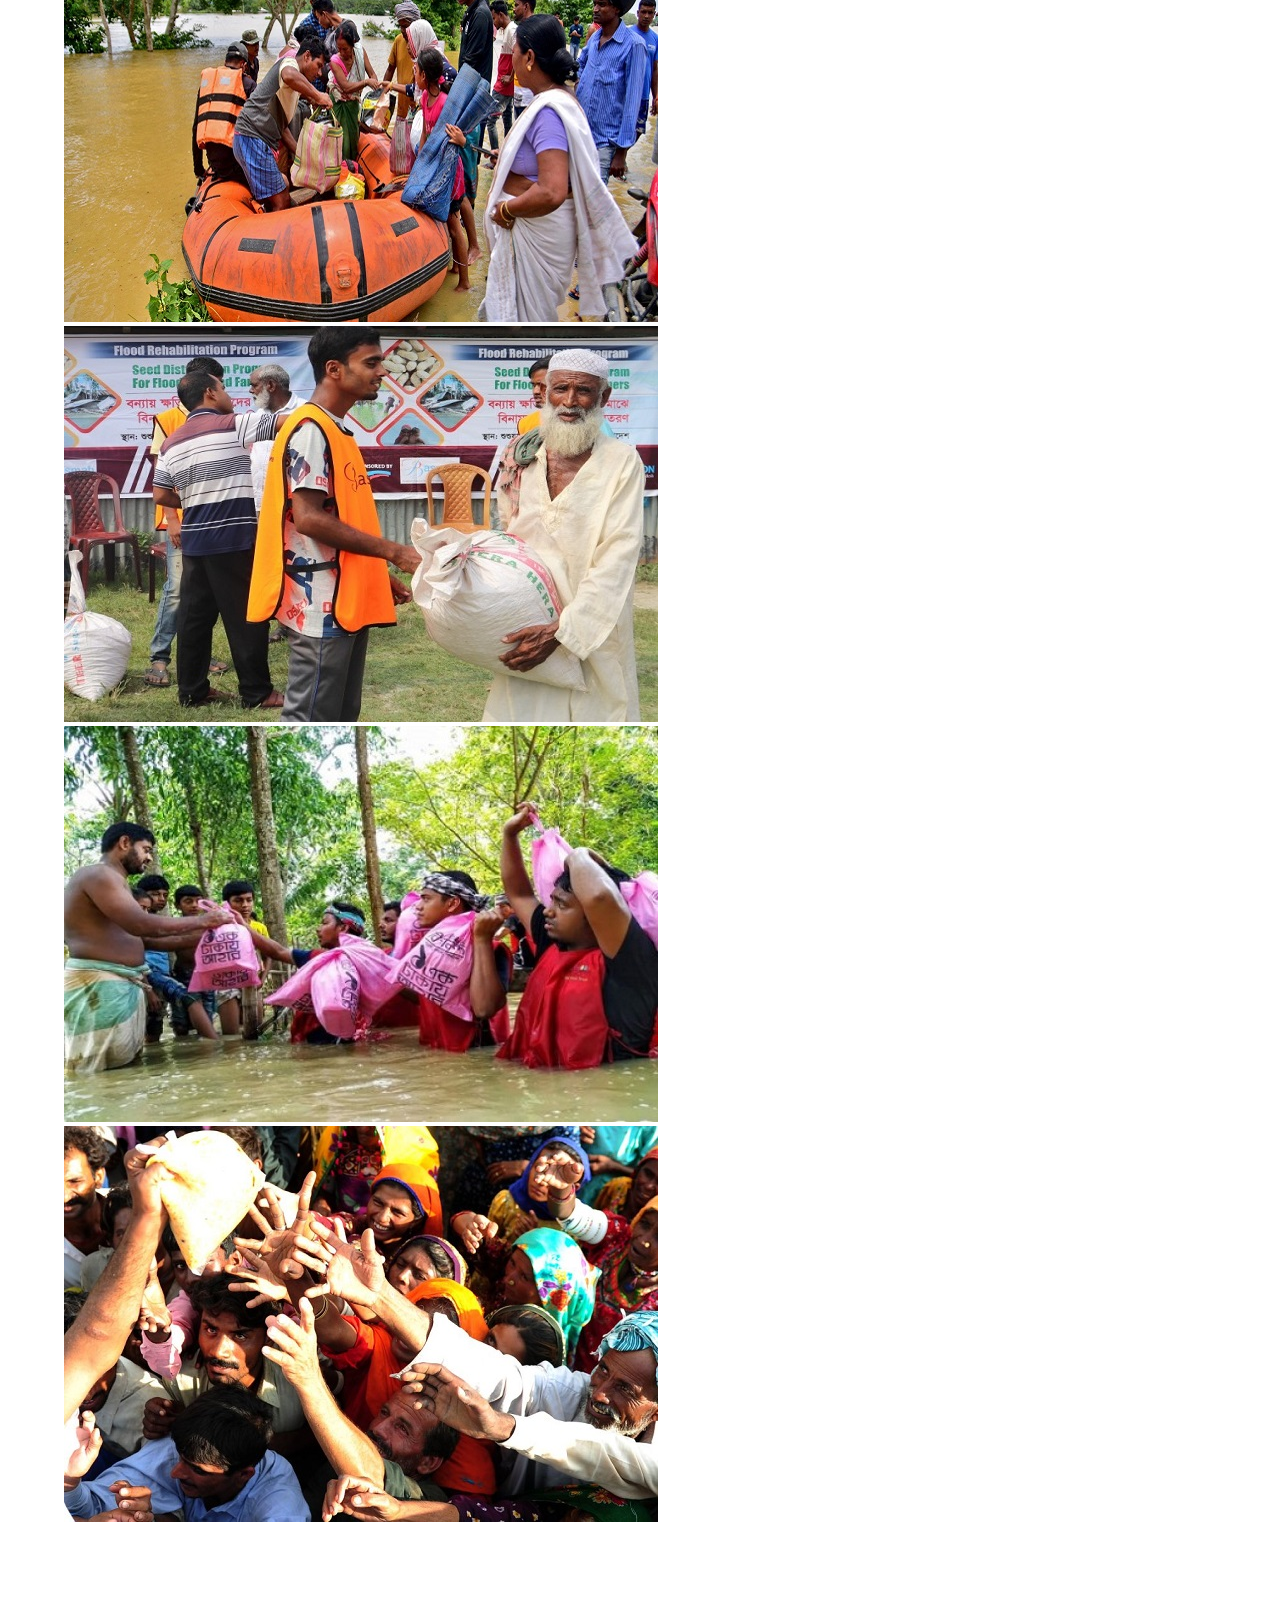
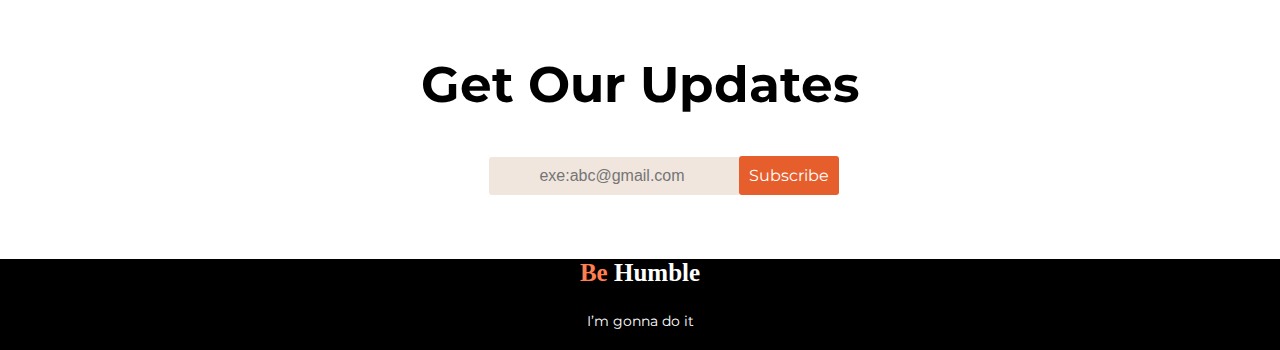
==== commit aadb73f9: "correction" ====
--- a/index.html
+++ b/index.html
@@ -124,7 +124,7 @@
         <img class="image" src="images/relief3.jpg" alt="relief-image" />
         <img class="image" src="images/relief4.jpg" alt="relief-image" />
         <img class="image" src="images/relief5.jpg" alt="relief-image" />
-        <a href="#" class="see-more">Click here to see more..</a>
+        <!-- <a href="#" class="see-more">Click here to see more..</a> -->
       </div>
     </section>
     <div class="contact">
--- a/style.css
+++ b/style.css
@@ -226,7 +226,7 @@
 .contact h2 {
   text-align: center;
 }
-.see-more {
+/* .see-more {
   text-decoration: none;
   width: 10%;
   color: rgb(39, 8, 139);
@@ -235,4 +235,4 @@
   font-size: 20px;
   text-align: center;
   margin-left: 15px;
-}
+} */
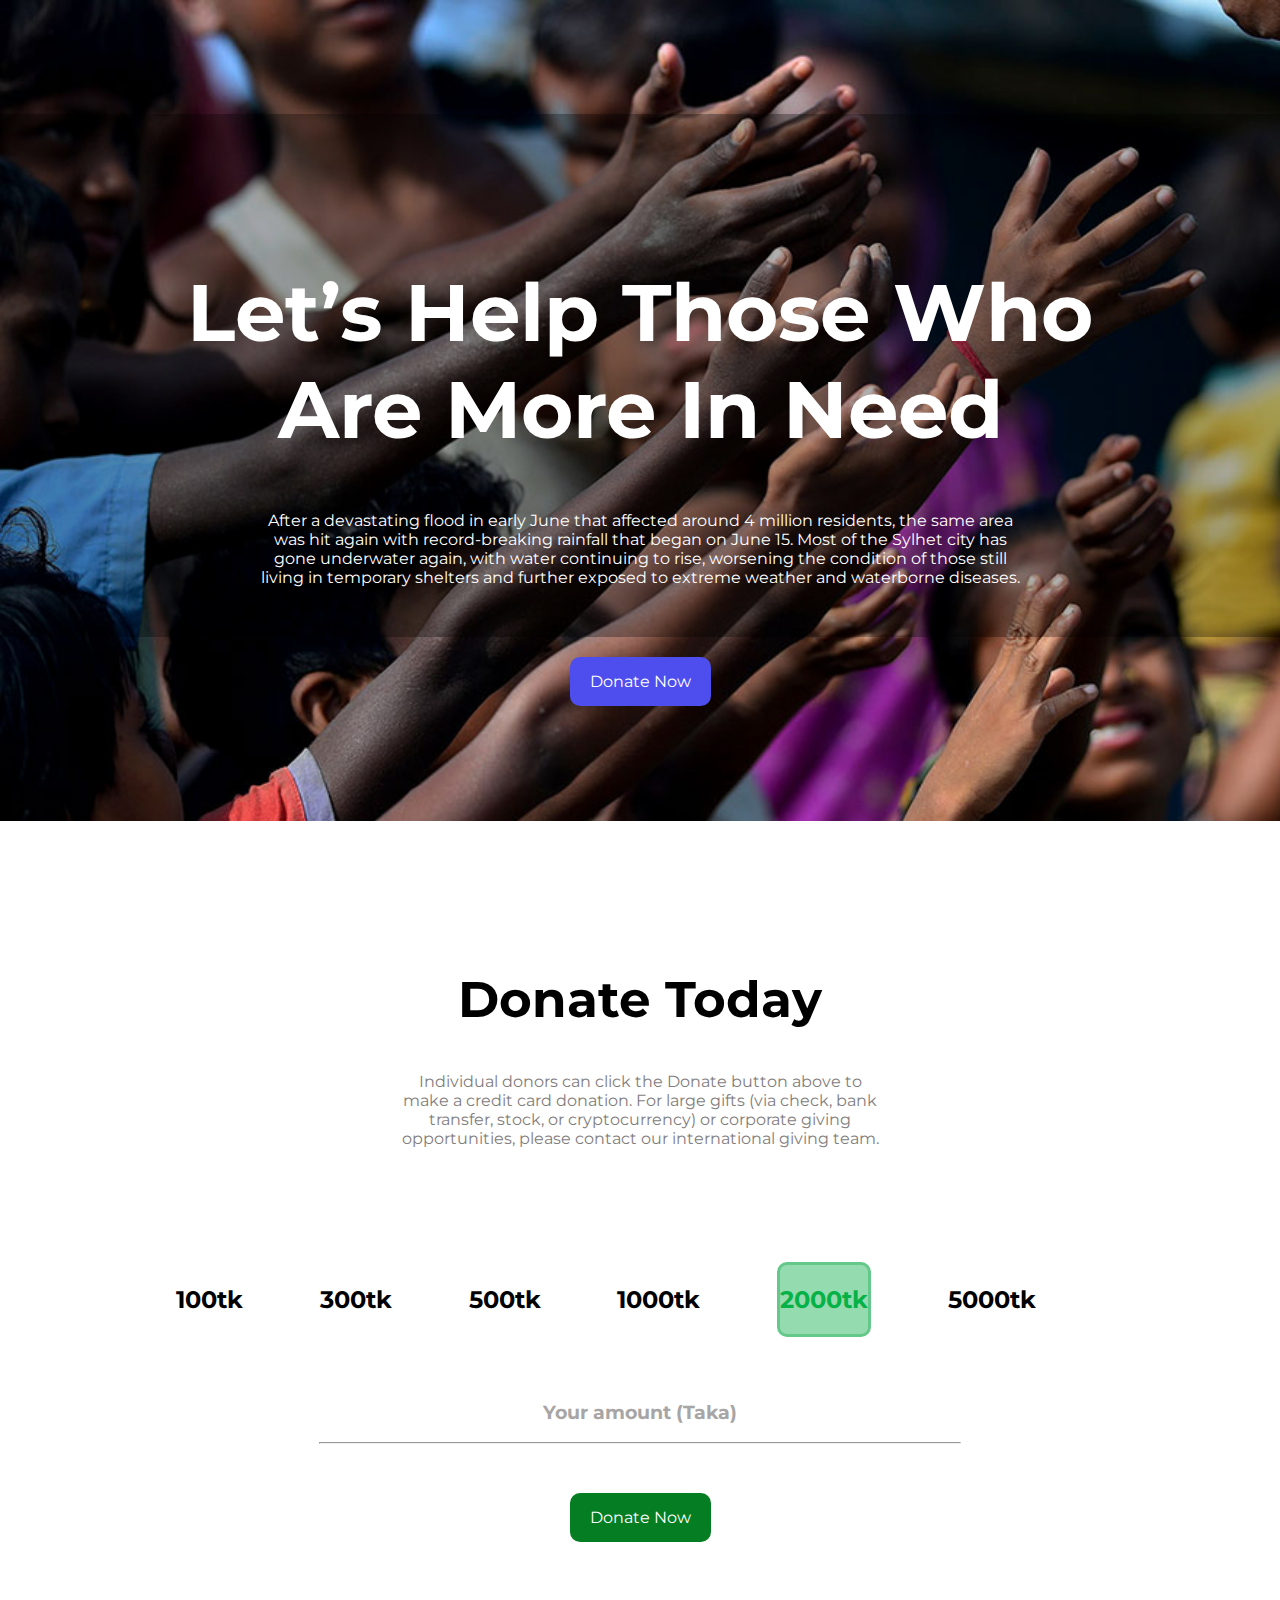
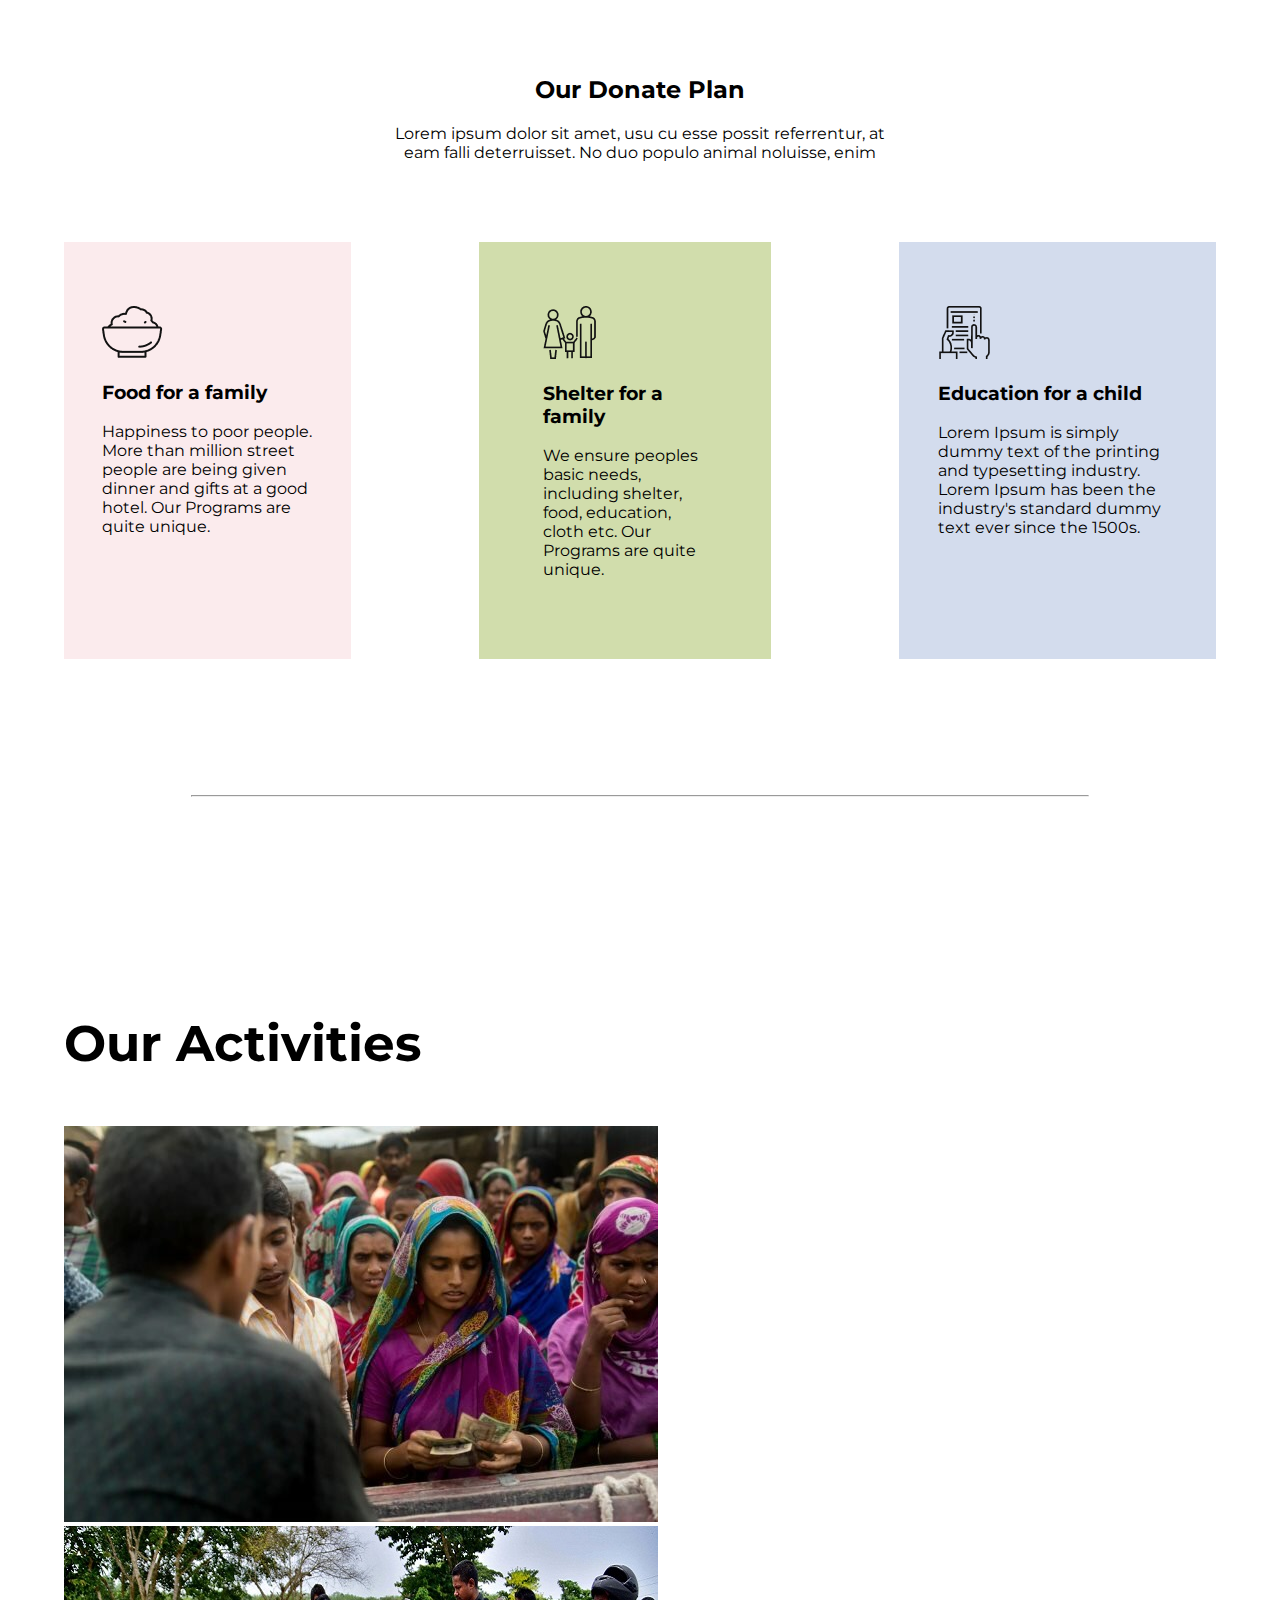
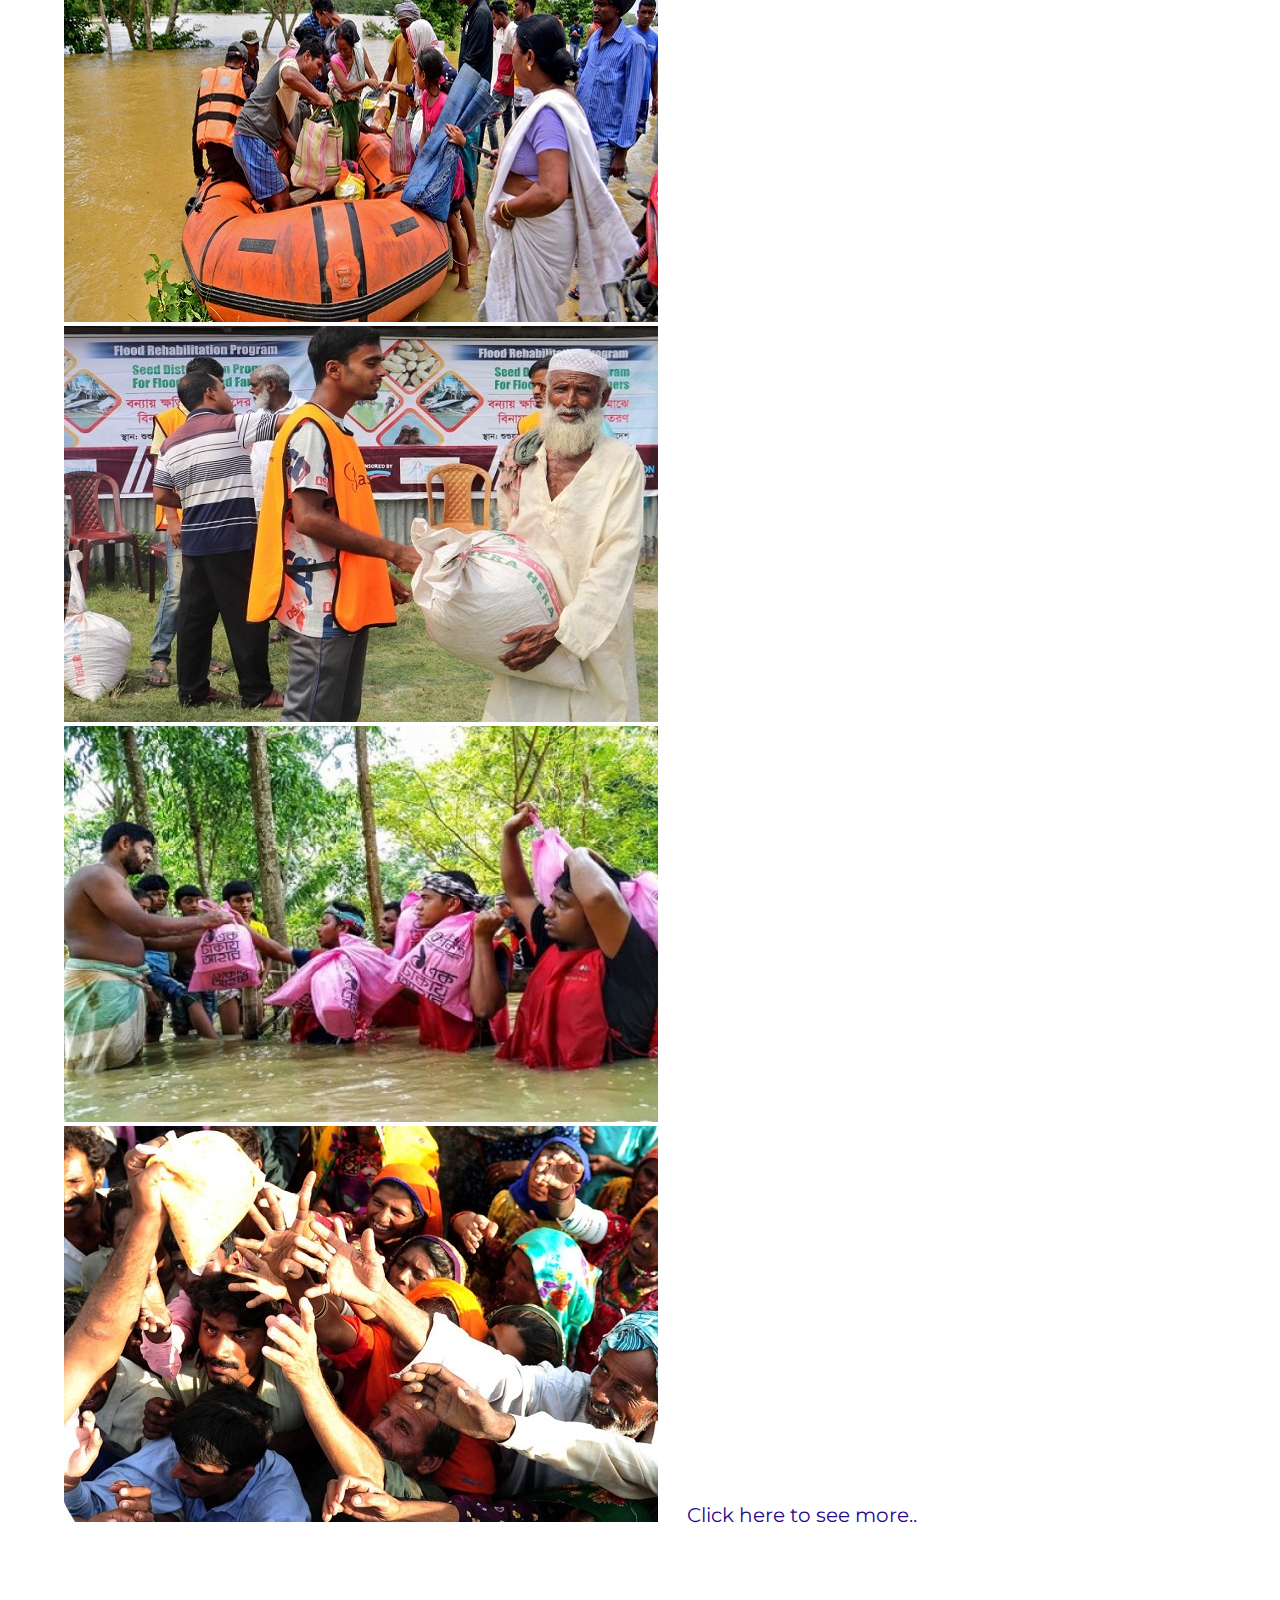
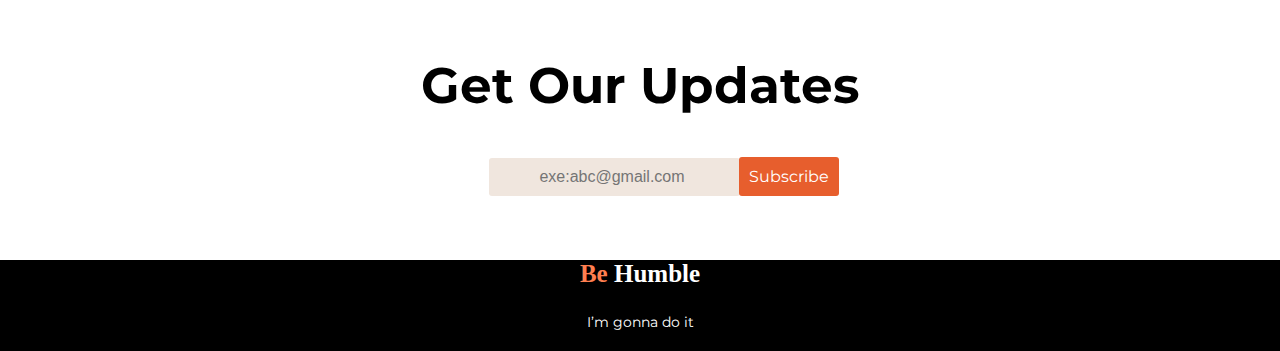
==== commit 8ceae93c: "heading changed" ====
--- a/index.html
+++ b/index.html
@@ -124,7 +124,7 @@
         <img class="image" src="images/relief3.jpg" alt="relief-image" />
         <img class="image" src="images/relief4.jpg" alt="relief-image" />
         <img class="image" src="images/relief5.jpg" alt="relief-image" />
-        <!-- <a href="#" class="see-more">Click here to see more..</a> -->
+        <a href="#" class="see-more">Click here to see more..</a>
       </div>
     </section>
     <div class="contact">
--- a/style.css
+++ b/style.css
@@ -226,7 +226,7 @@
 .contact h2 {
   text-align: center;
 }
-/* .see-more {
+.see-more {
   text-decoration: none;
   width: 10%;
   color: rgb(39, 8, 139);
@@ -235,4 +235,4 @@
   font-size: 20px;
   text-align: center;
   margin-left: 15px;
-} */
+}
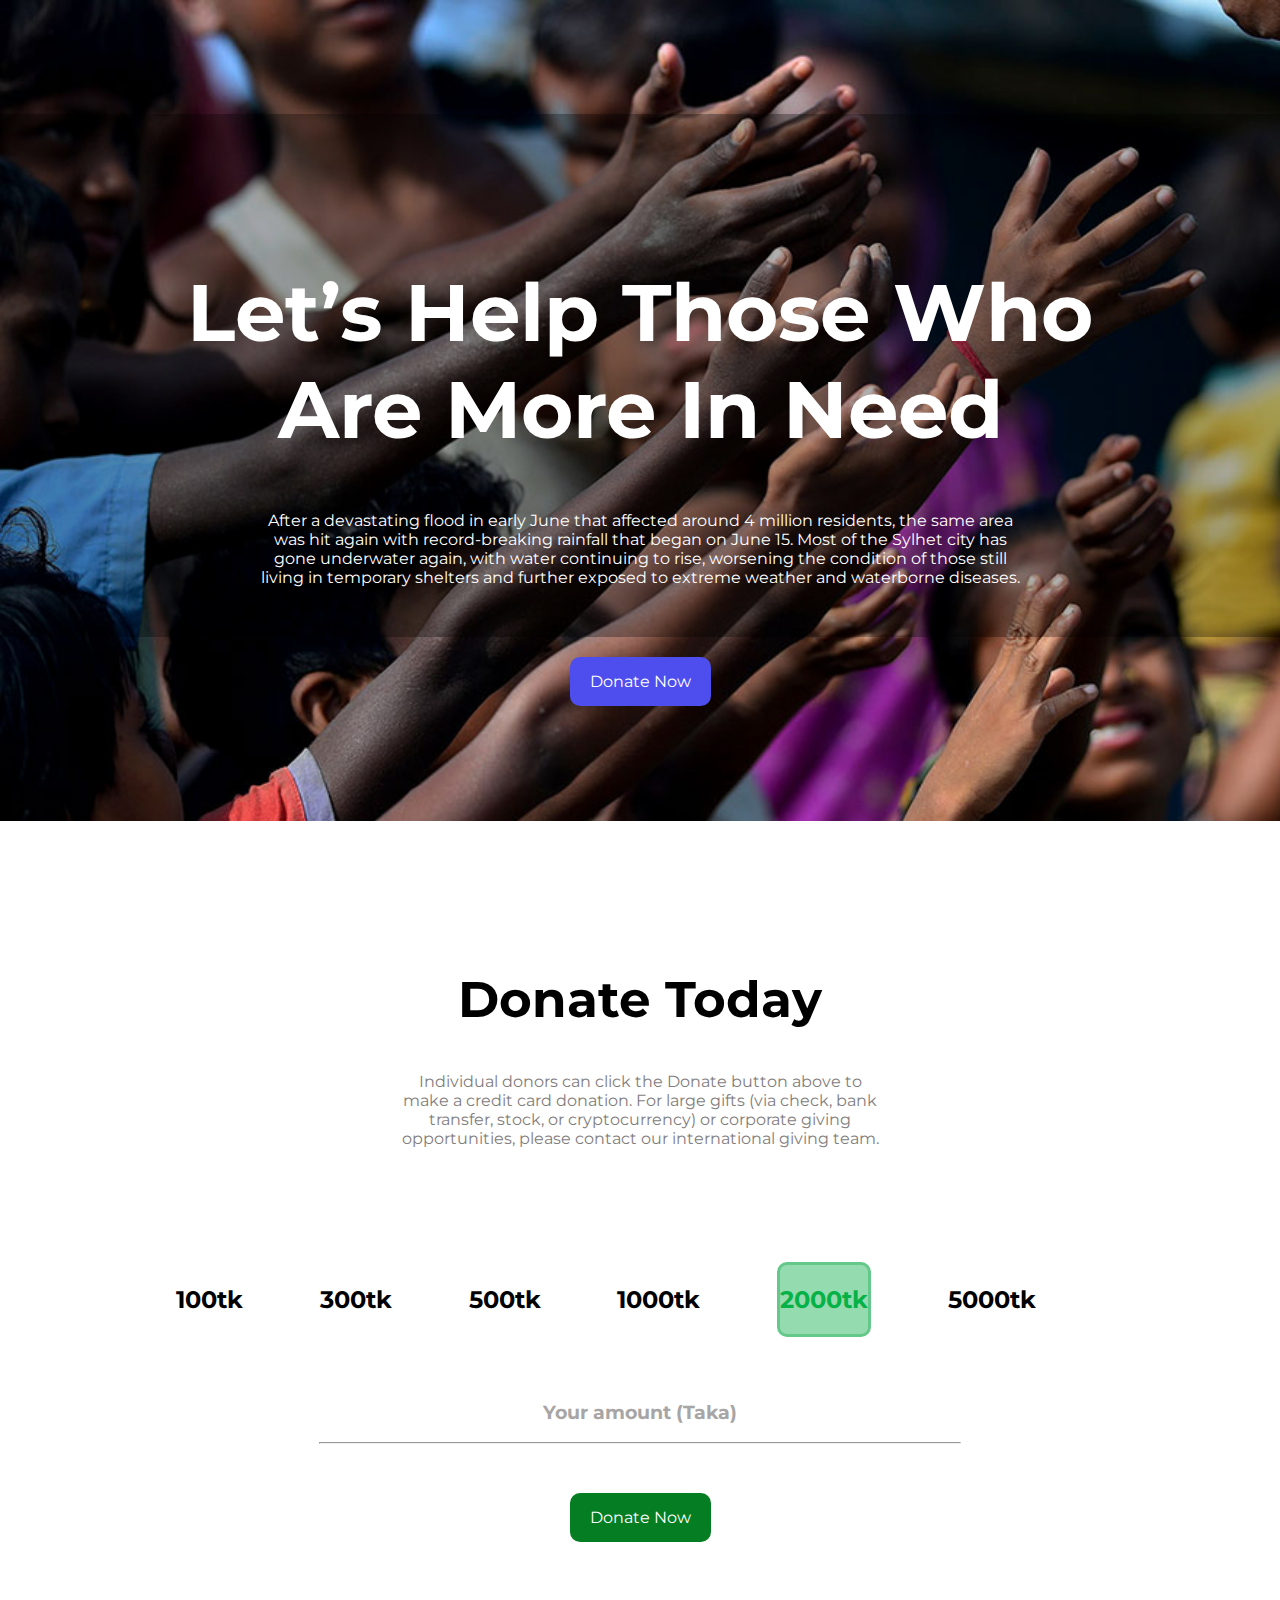
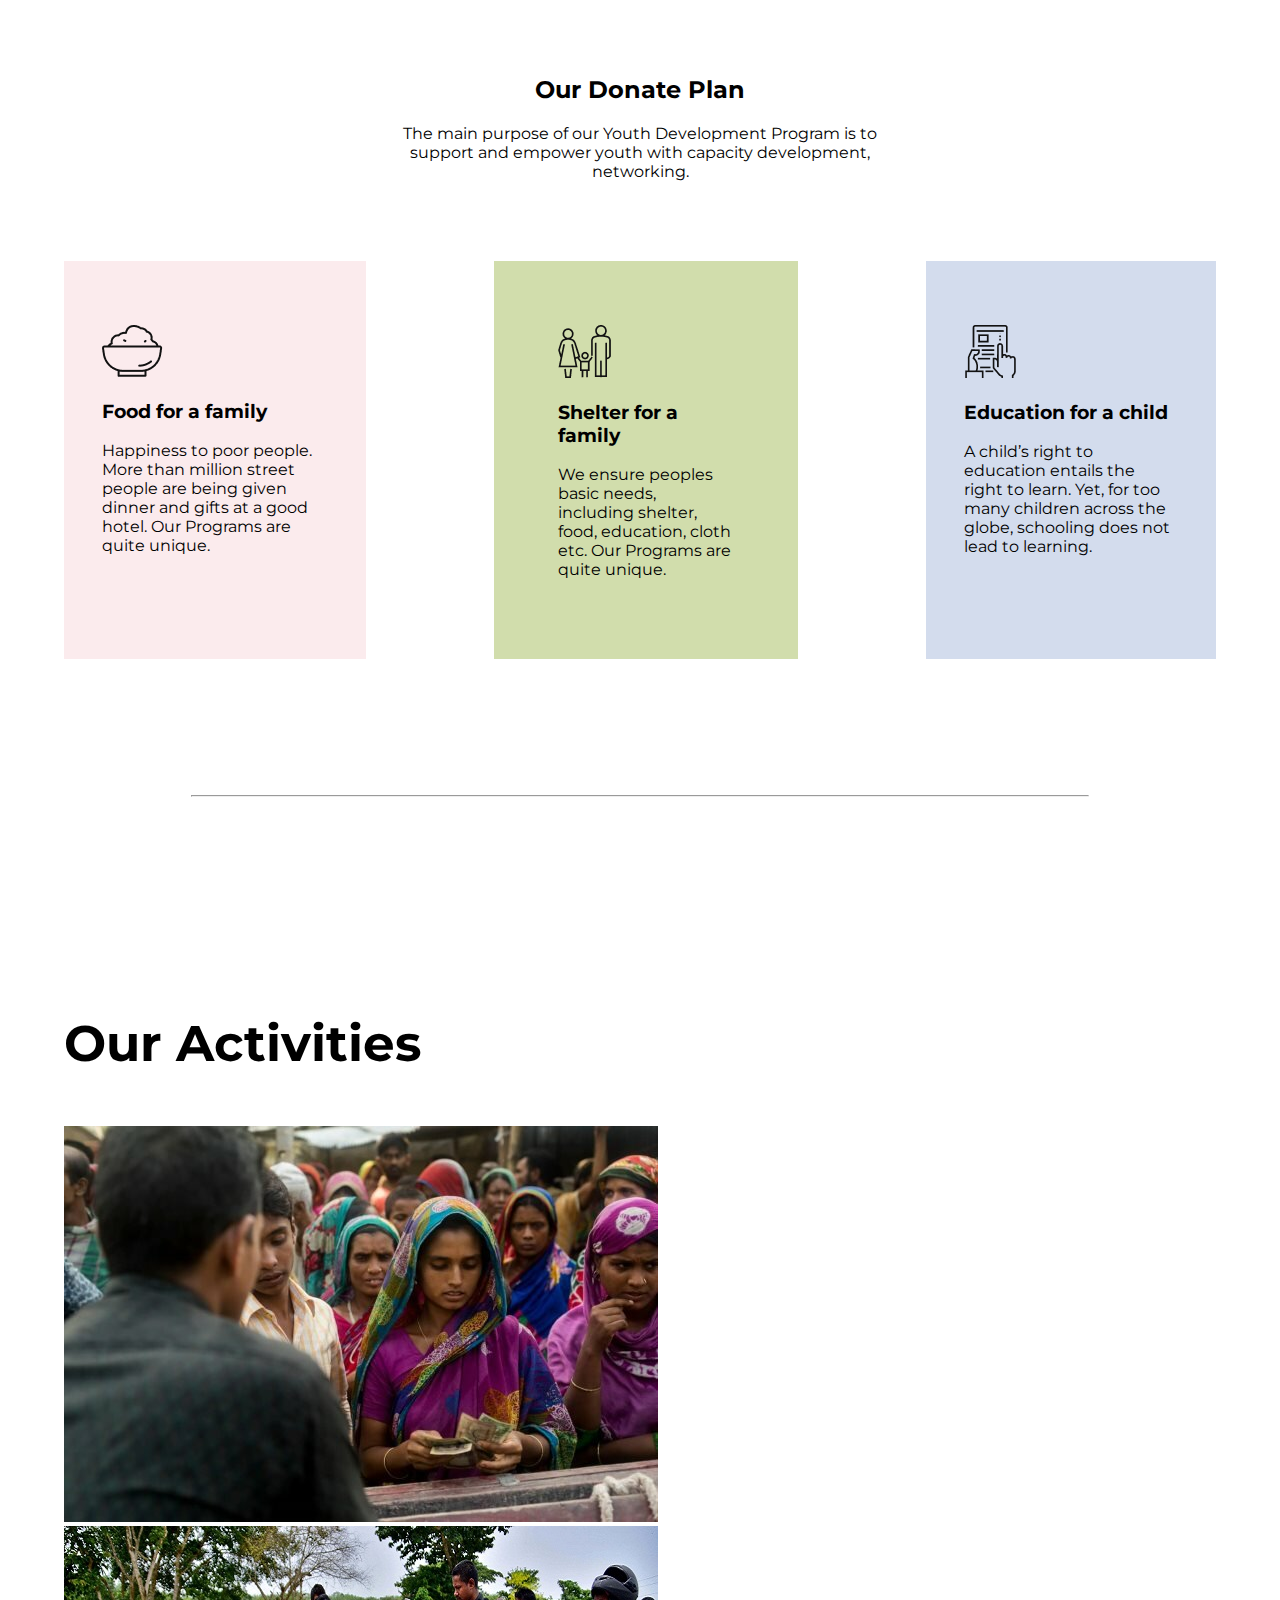
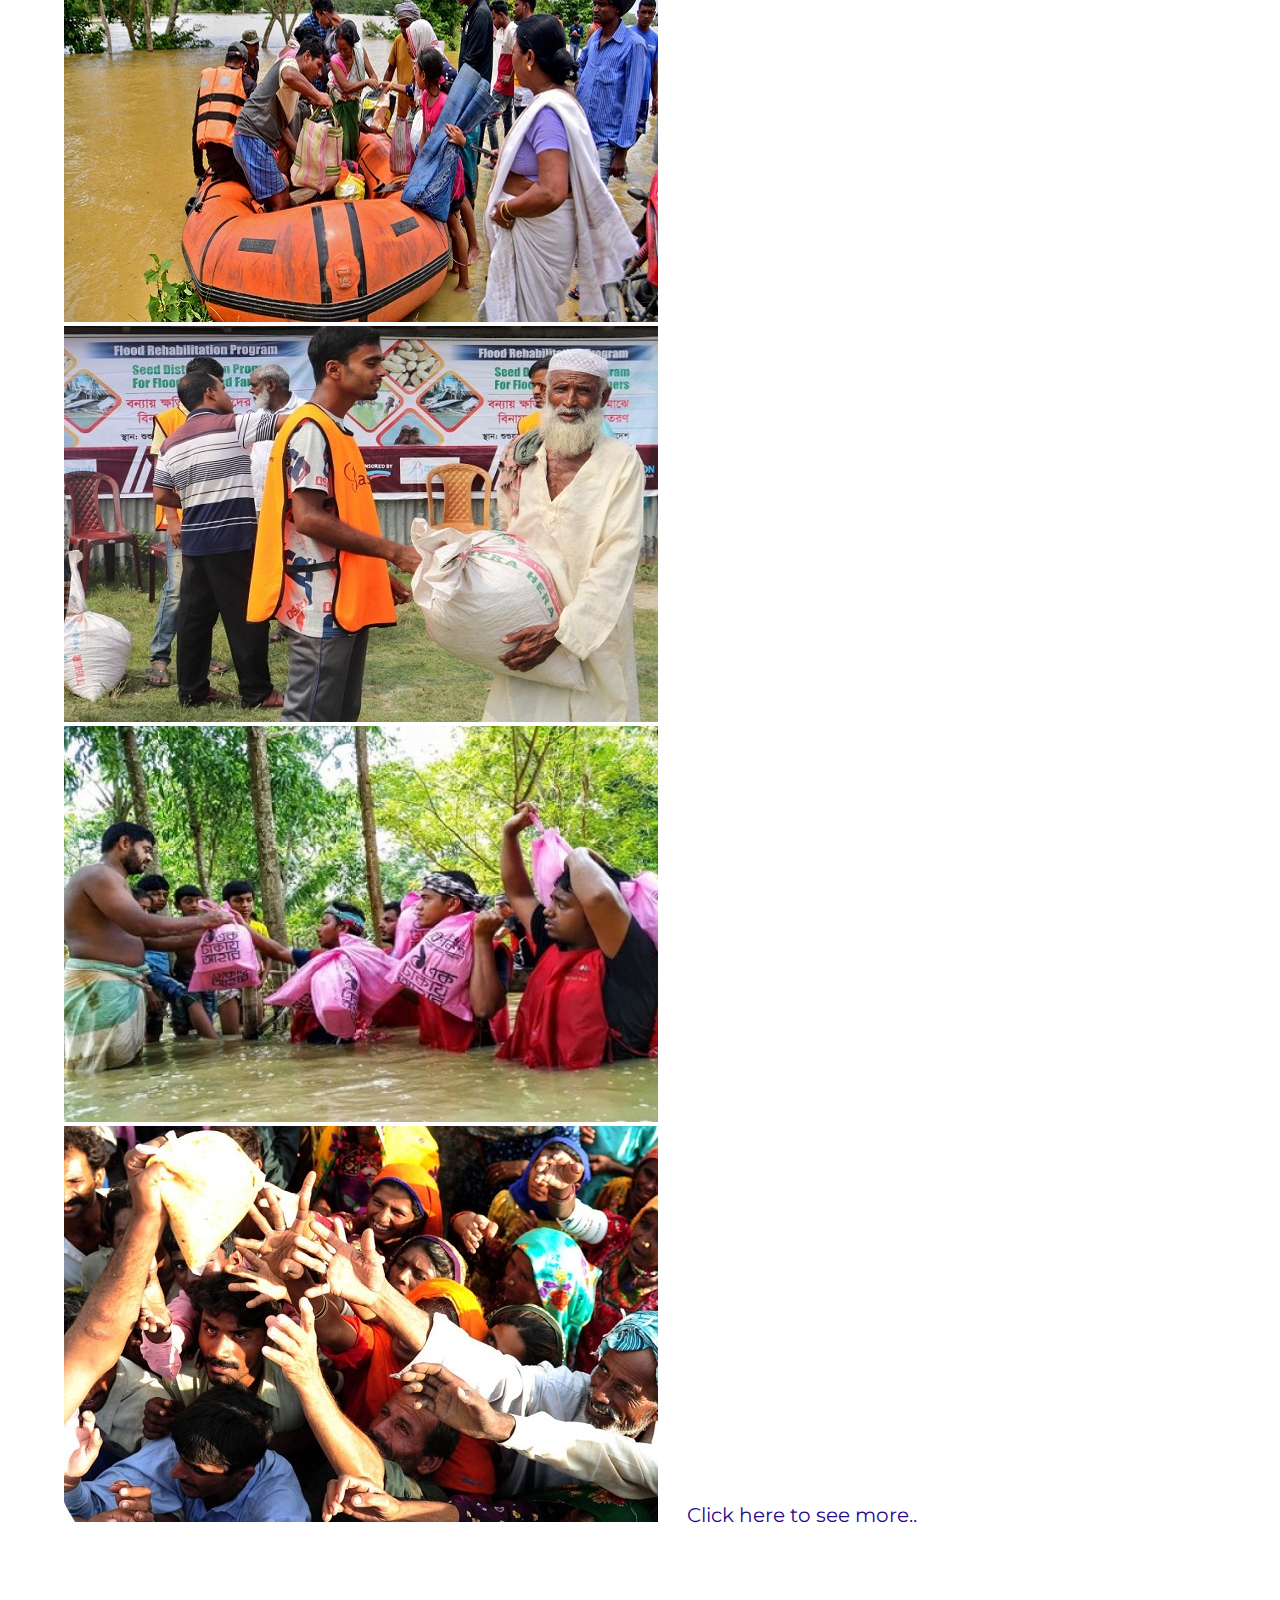
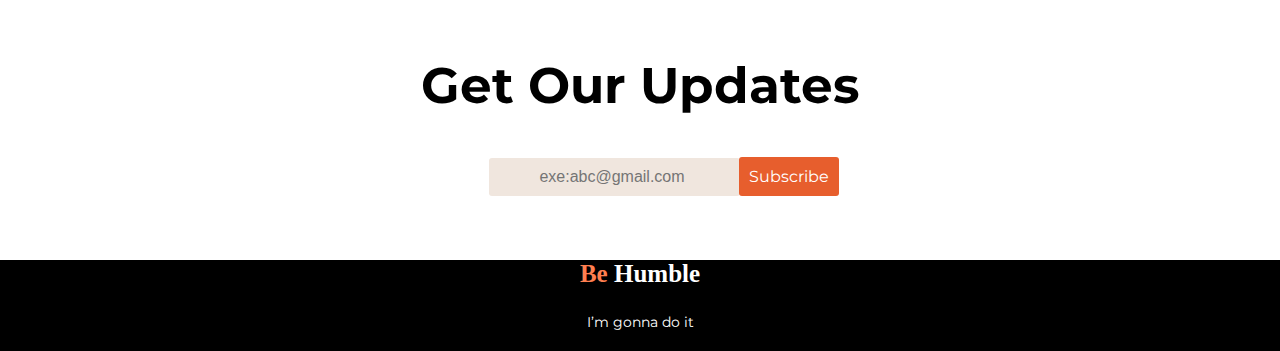
==== commit 4a70838f: "paragraph correction" ====
--- a/index.html
+++ b/index.html
@@ -81,8 +81,7 @@
     <section class="donate-plan">
       <h2 class="plan1">Our Donate Plan</h2>
       <p class="plan2">
-        Lorem ipsum dolor sit amet, usu cu esse possit referrentur, at eam falli
-        deterruisset. No duo populo animal noluisse, enim
+        The main purpose of our Youth Development Program is to support and empower youth with capacity development, networking.
       </p>
       <div class="flex">
         <div class="para1">
@@ -106,9 +105,9 @@
           <img src="icons/Frame-1.png" alt="education" />
           <h3>Education for a child</h3>
           <p>
-            Lorem Ipsum is simply dummy text of the printing and typesetting
-            industry. Lorem Ipsum has been the industry's standard dummy text
-            ever since the 1500s.
+            A child’s right to education entails the right to learn. Yet, for
+            too many children across the globe, schooling does not lead to
+            learning.
           </p>
         </div>
       </div>
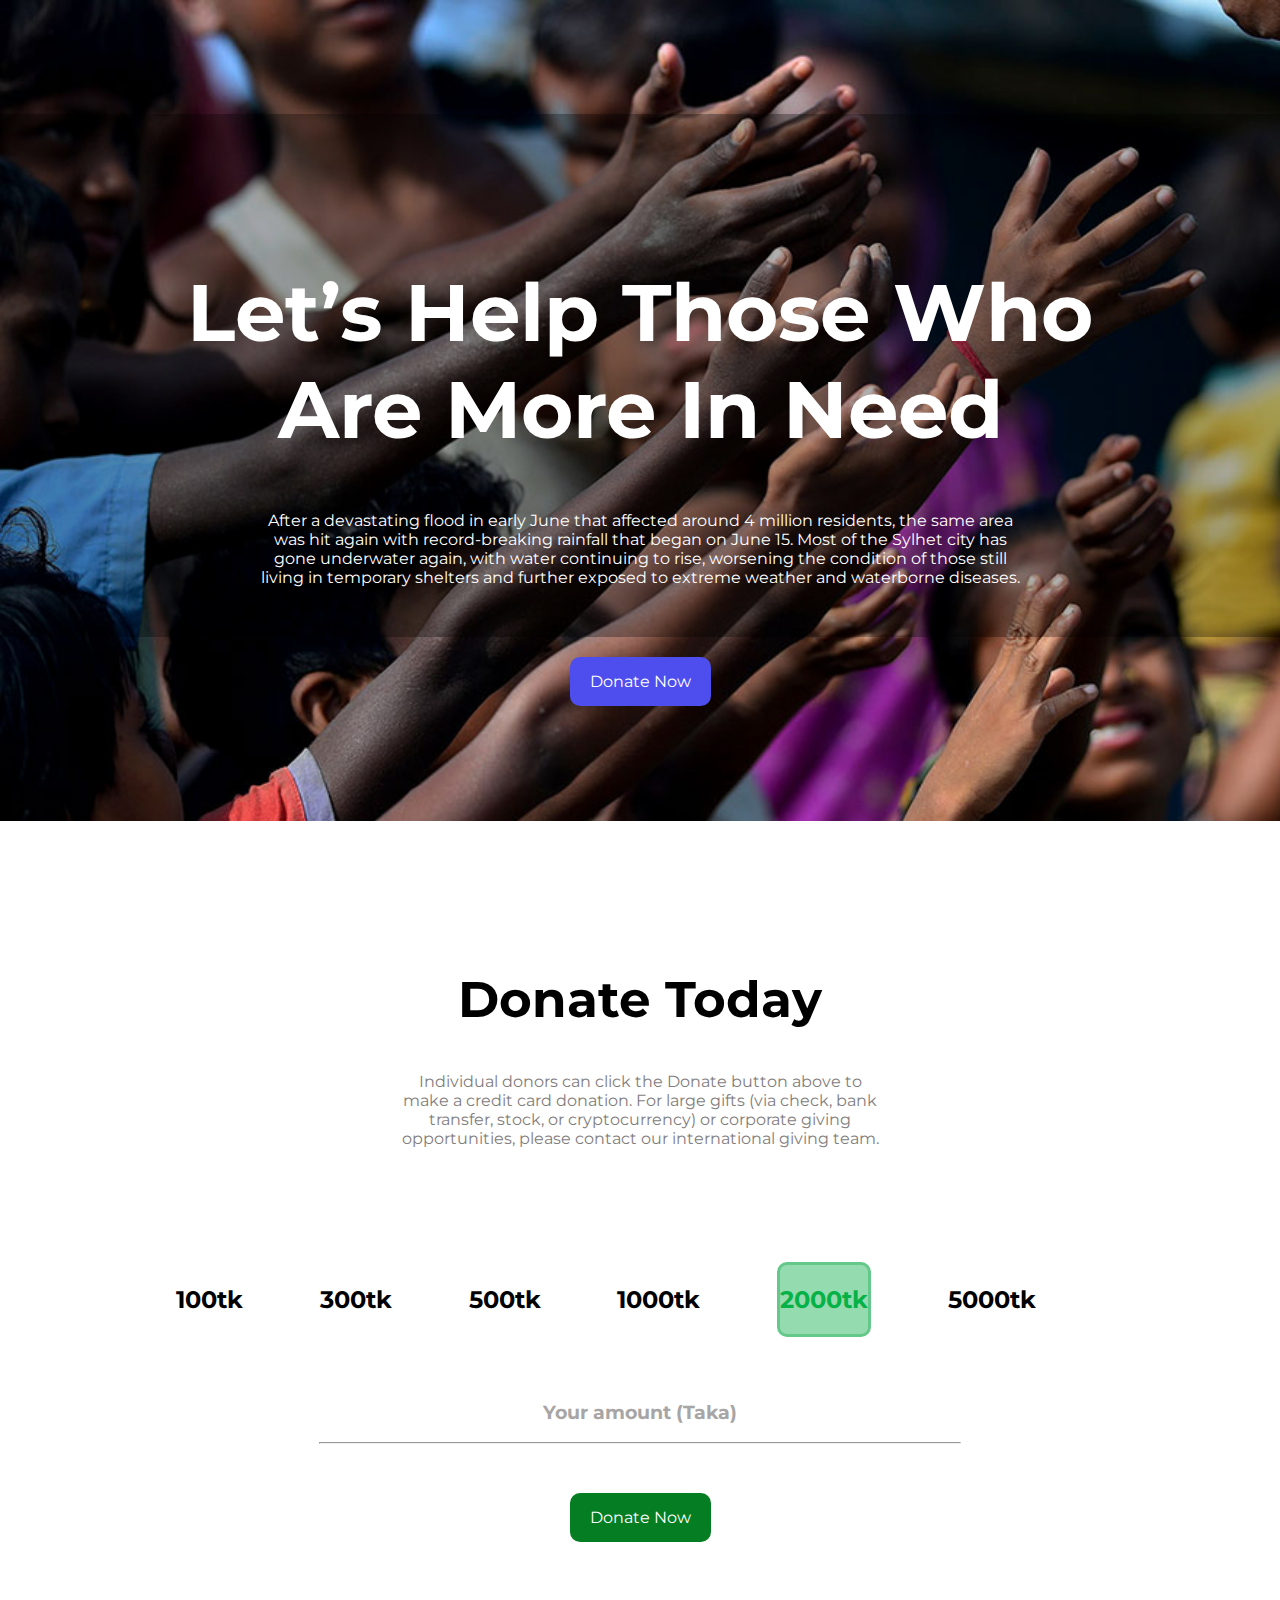
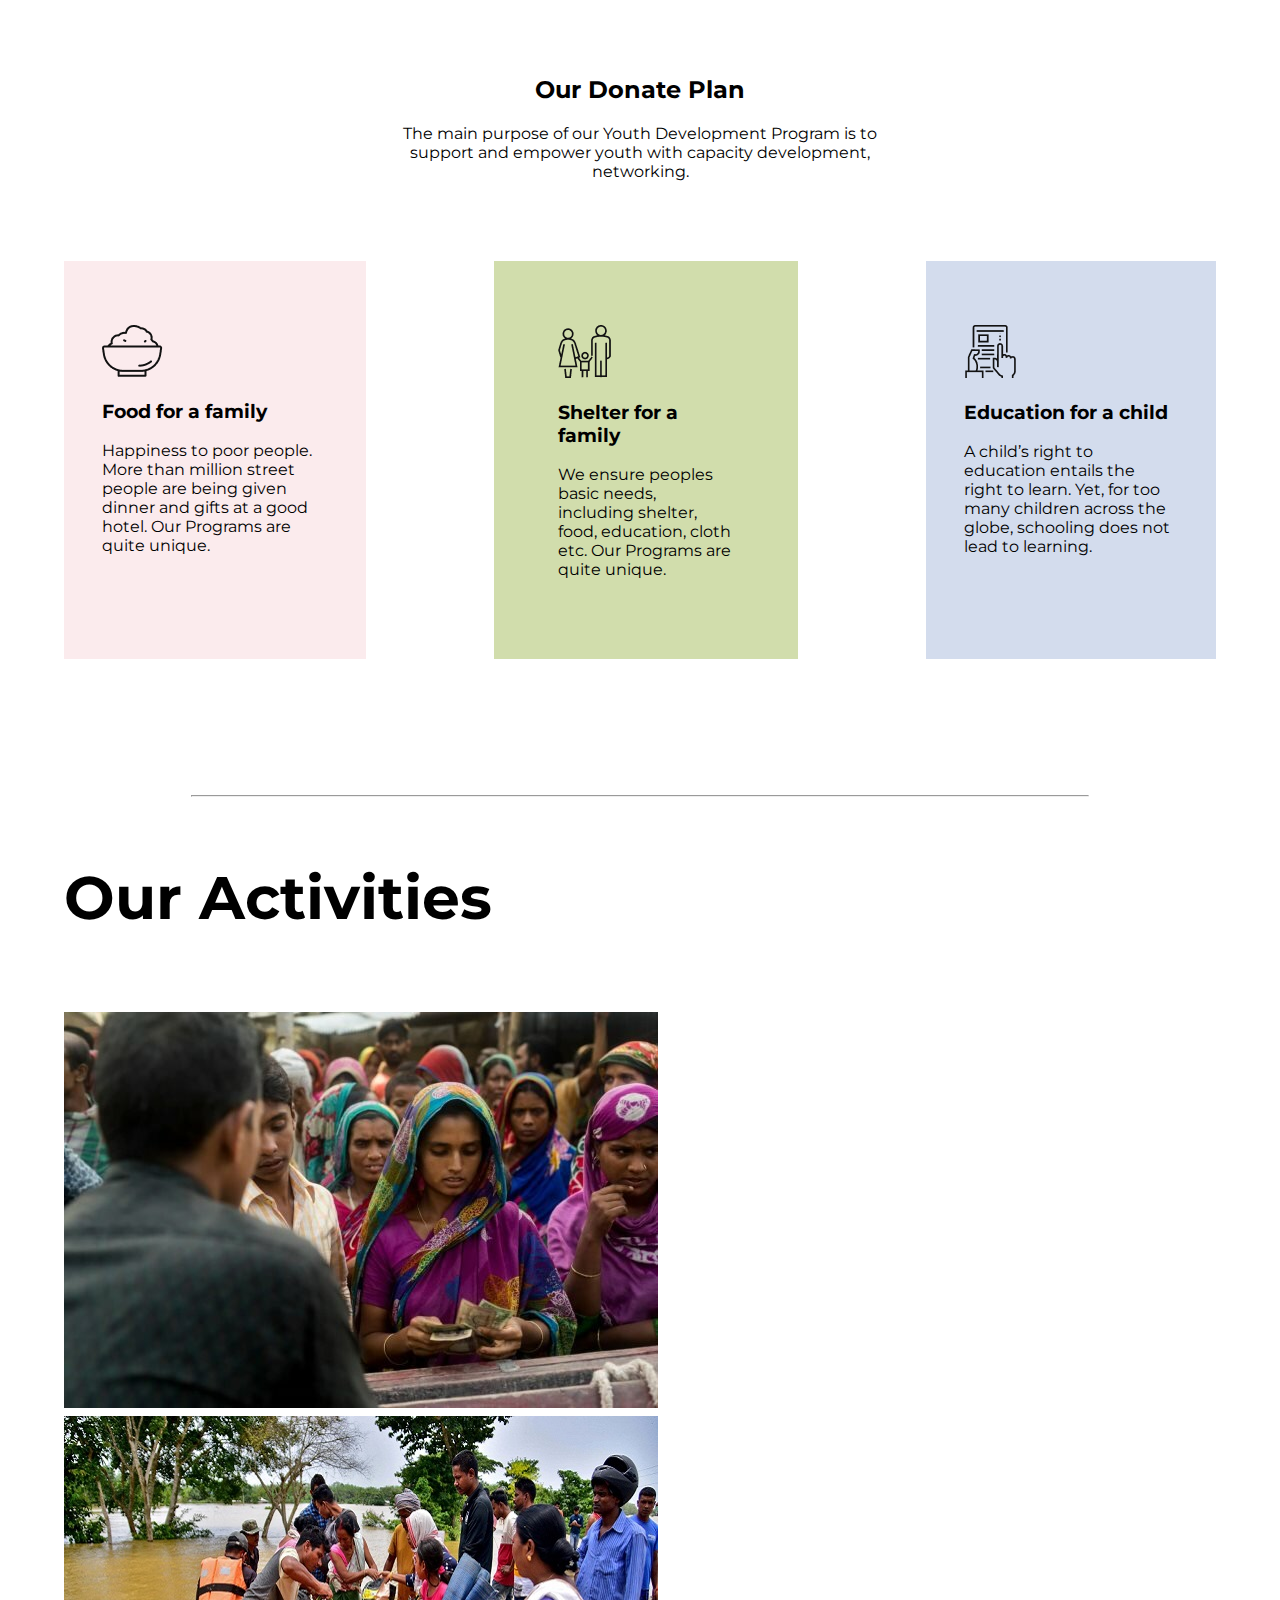
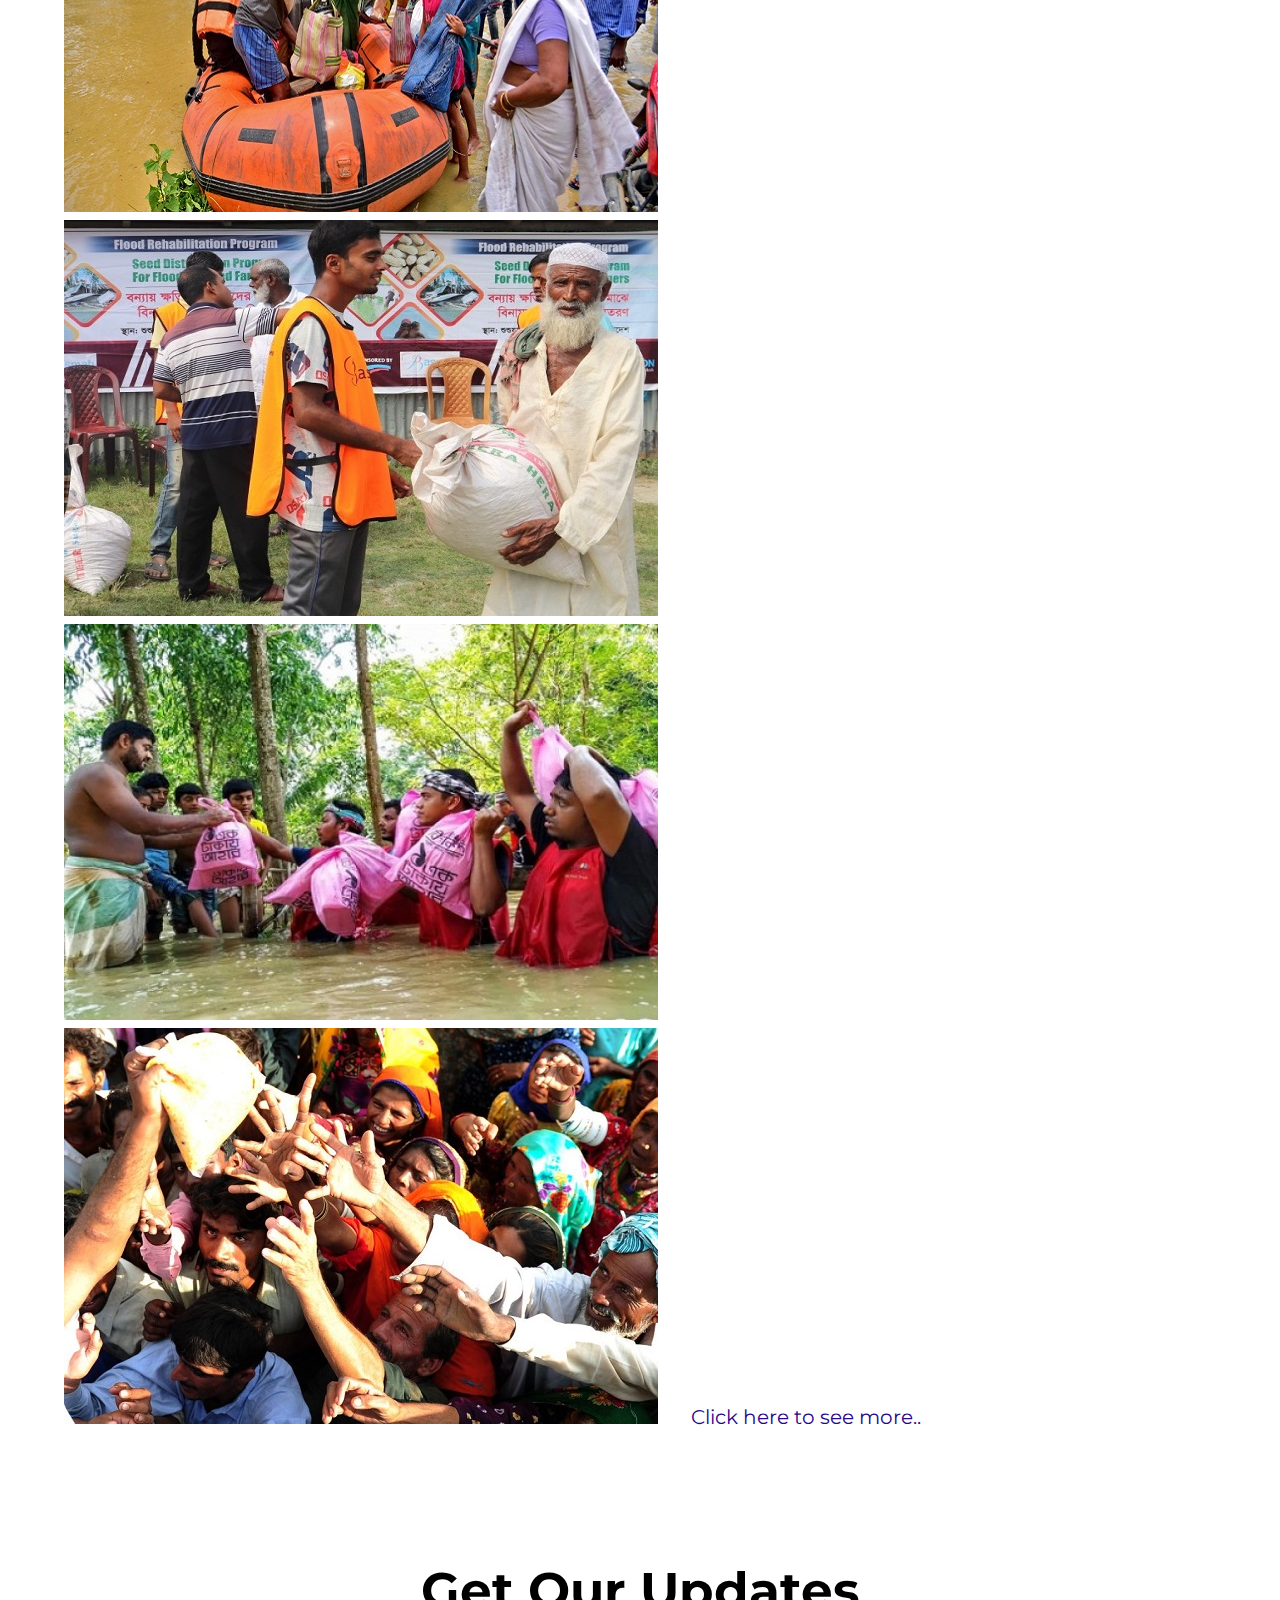
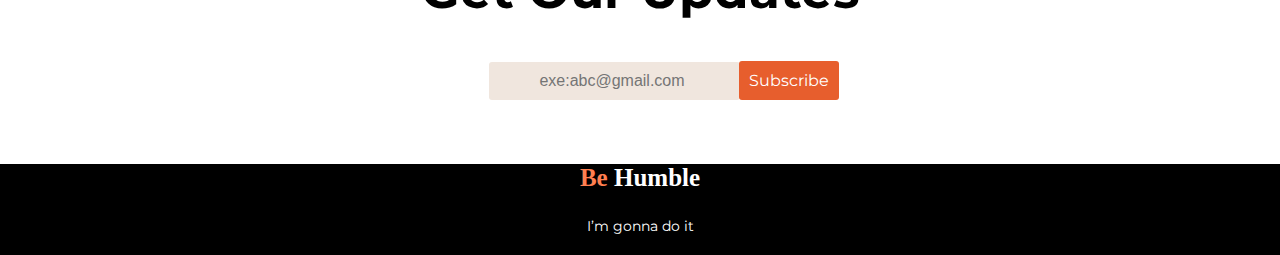
==== commit 01be1bb1: "font size changed" ====
--- a/index.html
+++ b/index.html
@@ -116,7 +116,7 @@
       <hr class="horizontal2" />
 
       <div class="activites">
-        <h1 class="heading2">Our Activities</h1>
+        <h1 class="heading3">Our Activities</h1>
         <br />
         <img class="image" src="images/donation1.jpg" alt="relief-image" />
         <img class="image" src="images//relief2.jpg" alt="relief-image" />
--- a/style.css
+++ b/style.css
@@ -161,12 +161,14 @@
 }
 .horizontal2 {
   width: 70%;
+  /* padding-bottom: 0; */
 }
 image {
   width: 100%;
 }
 .activites {
-  margin-top: 0;
+  font-size: 30px;
+  margin-top: 5%;
   margin-left: 5%;
   margin-right: 5%;
   margin-bottom: 10%;
